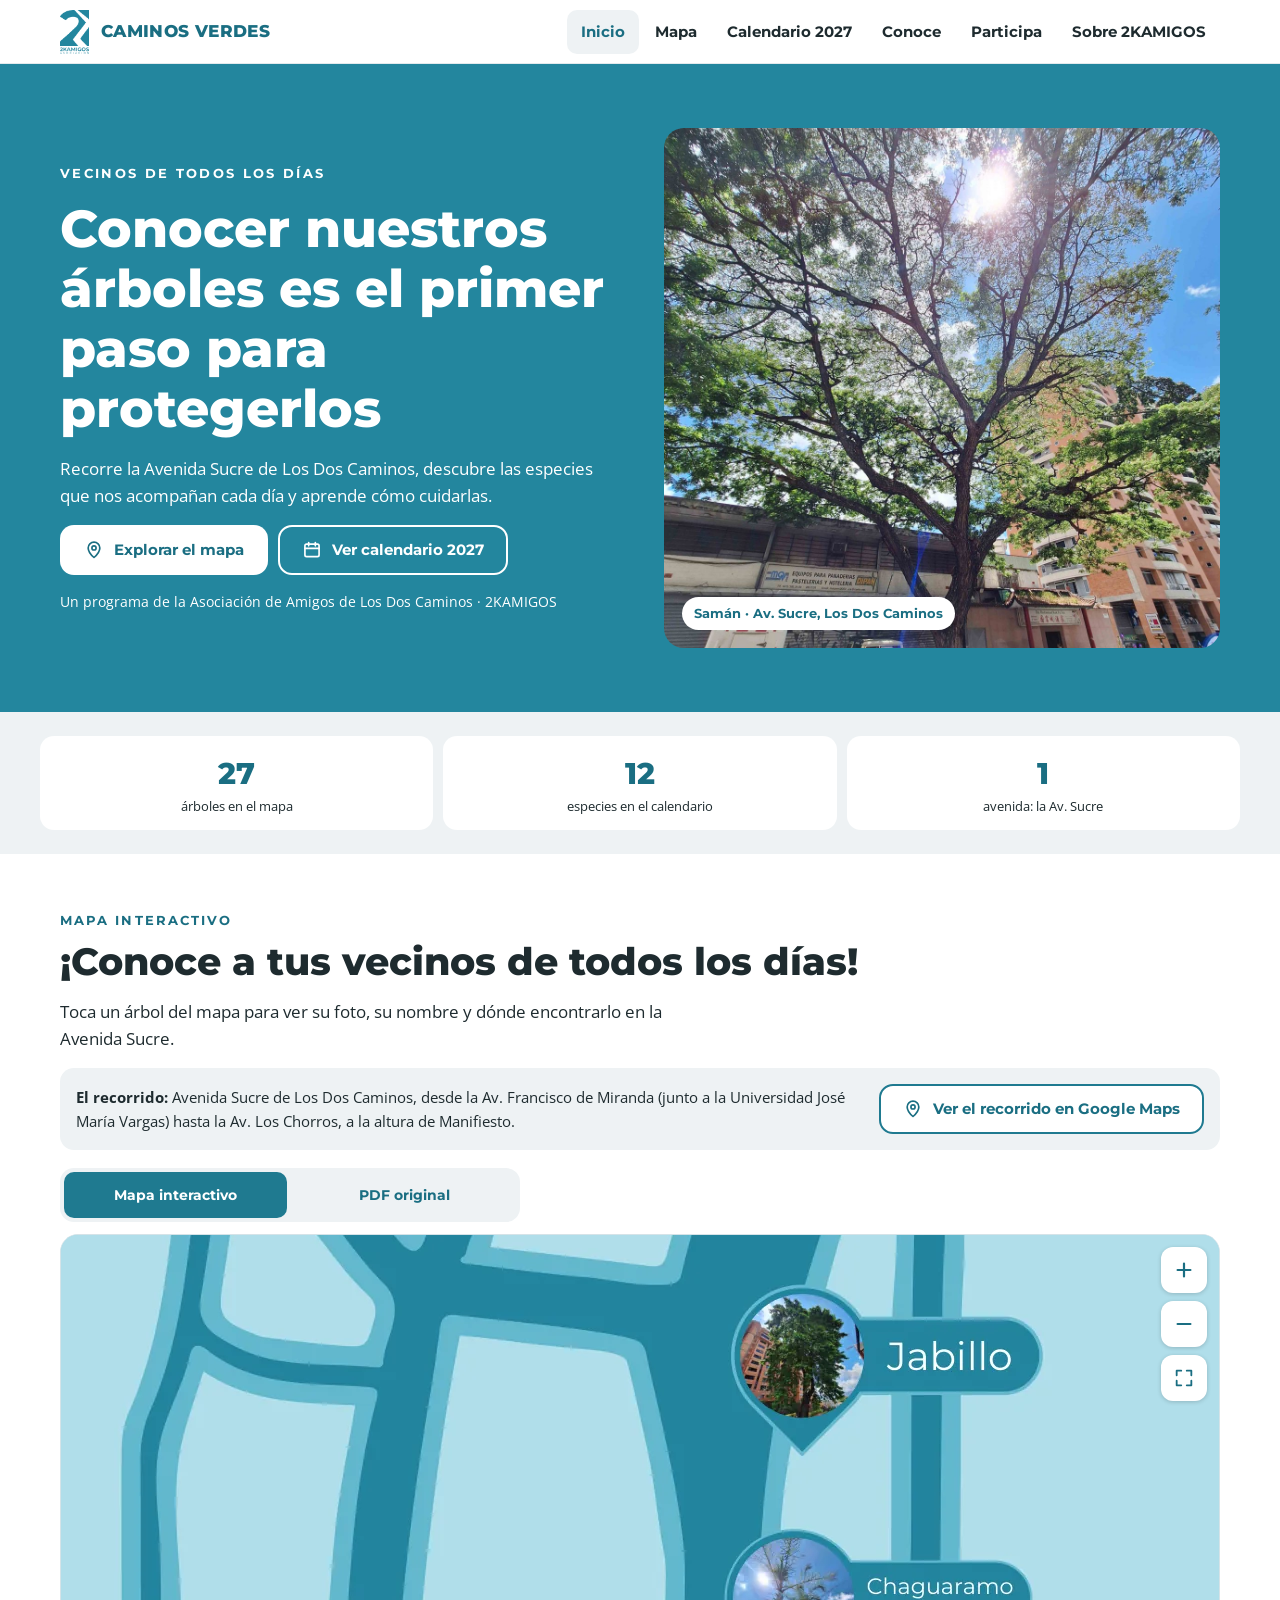
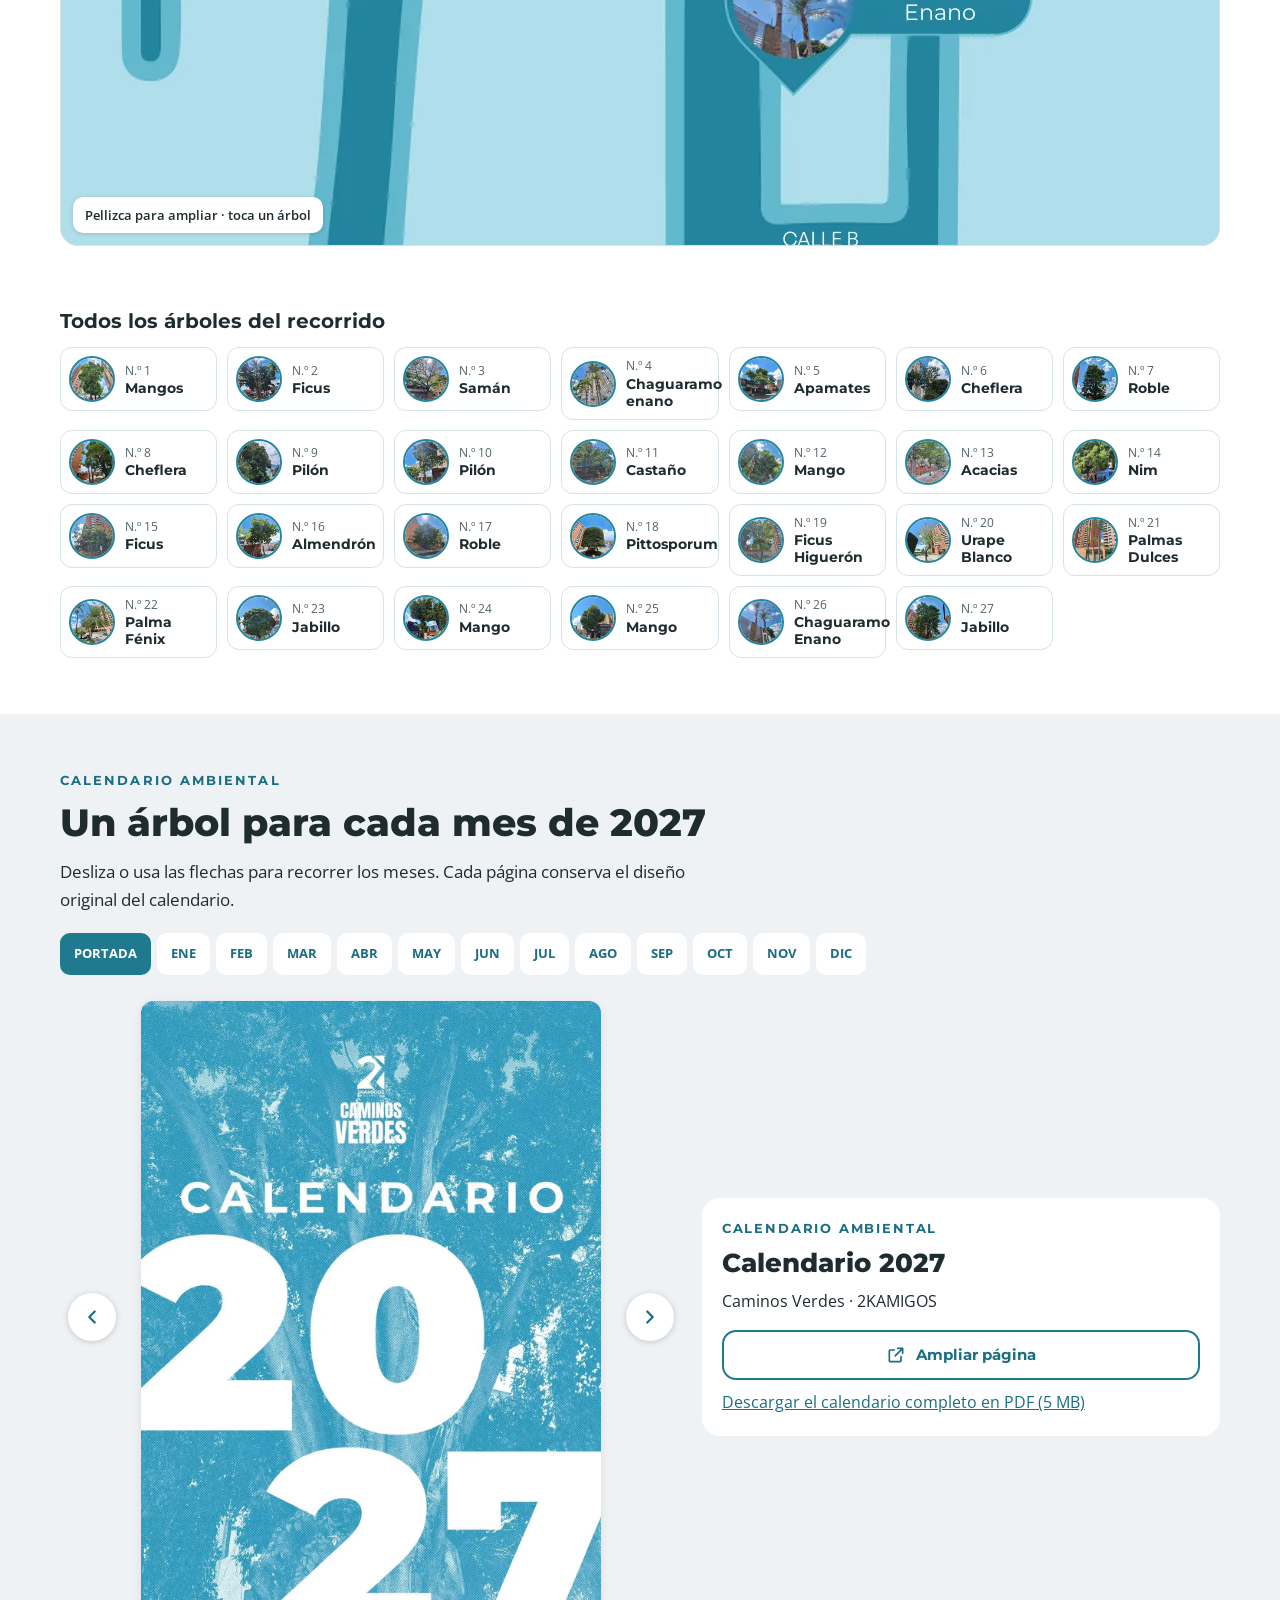
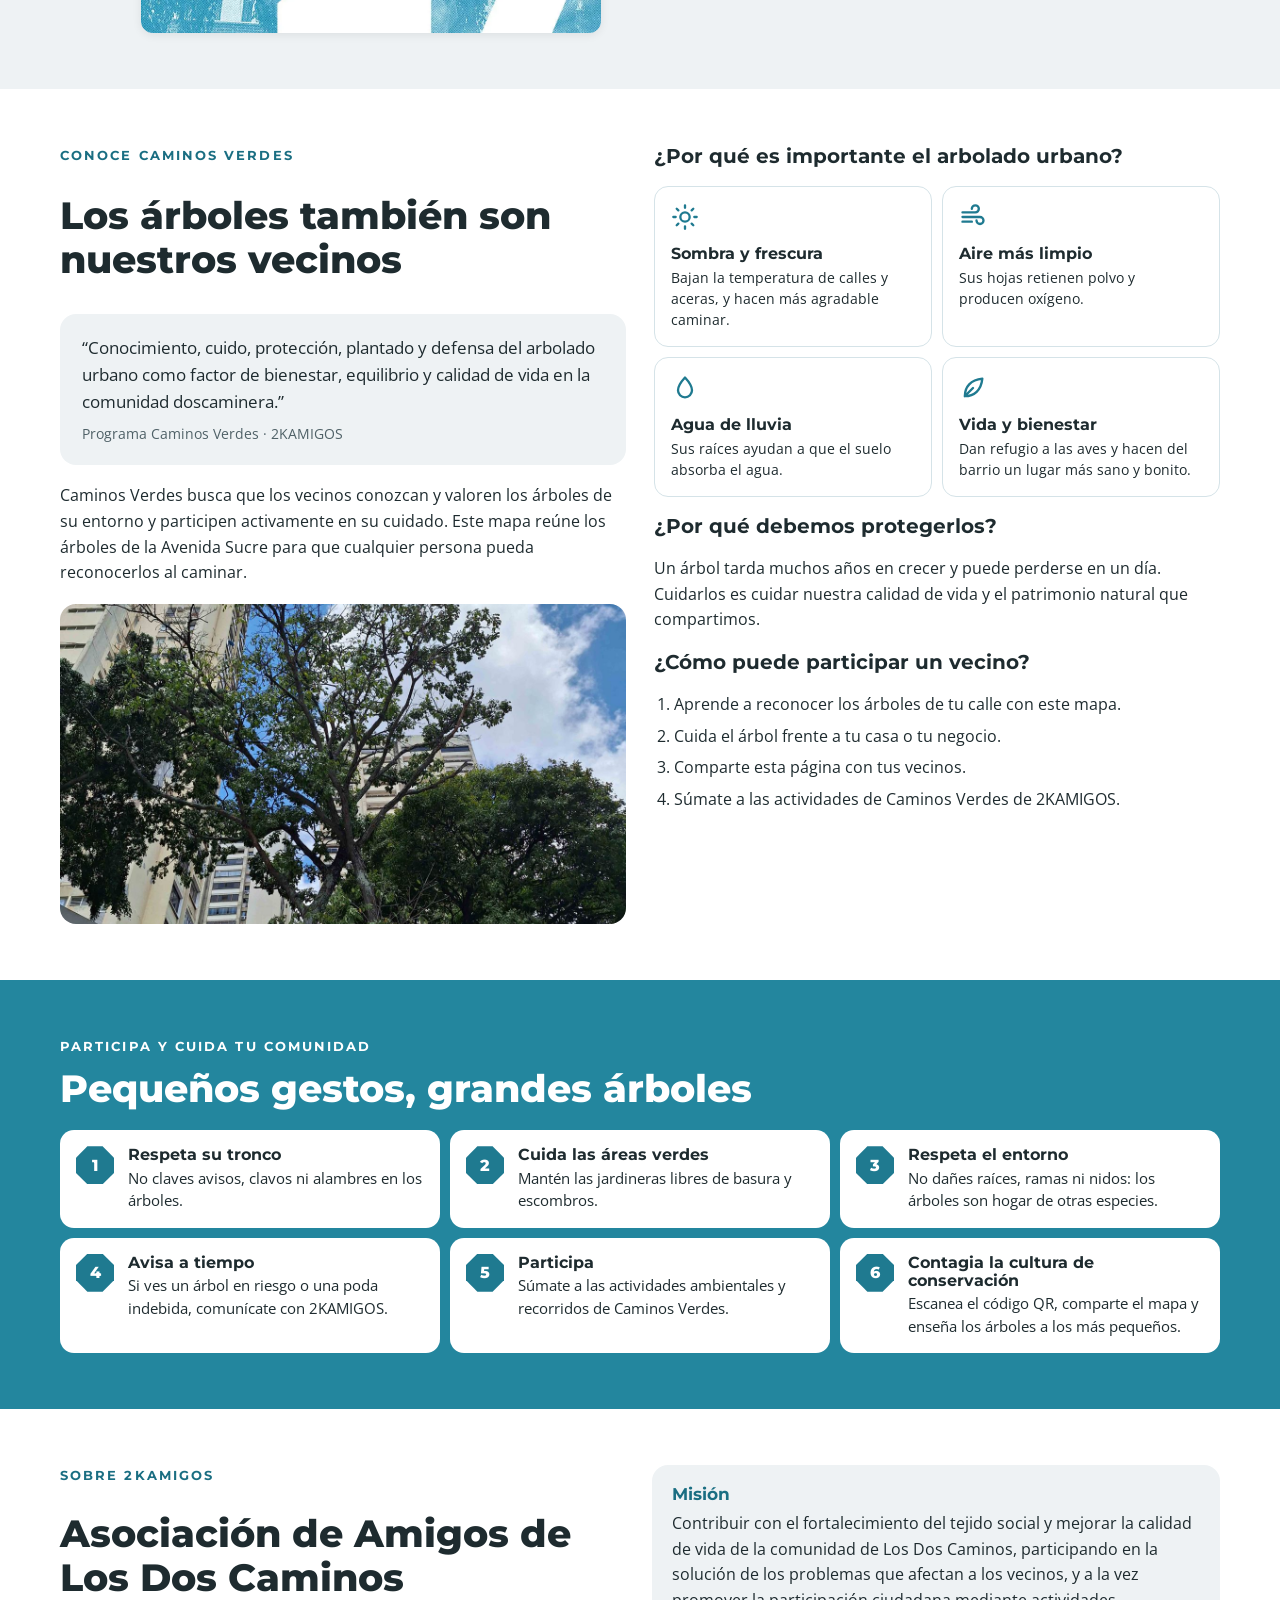
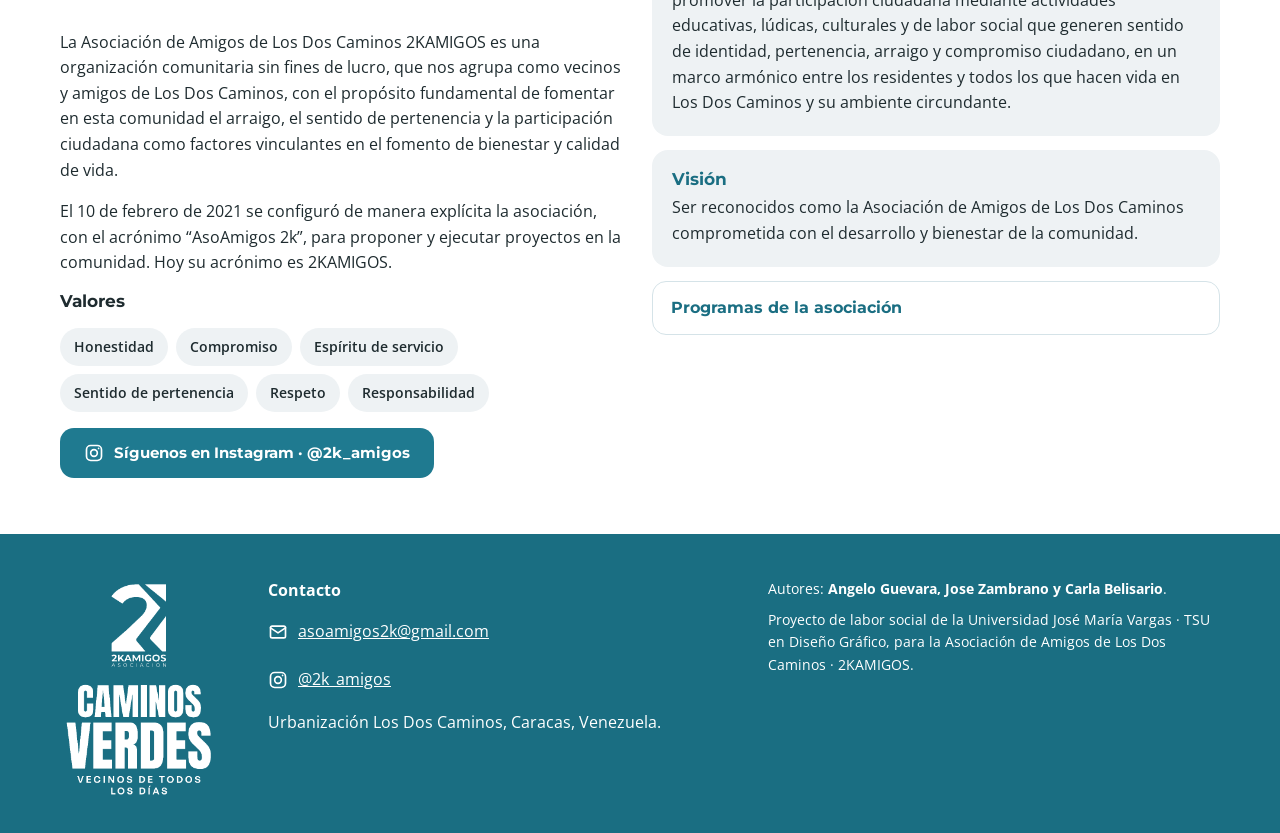
==== index.html @ c31f4484 "Publicar la página Caminos Verdes 2KAMIGOS Co-Authored-By: Claude Opus 5.5 <noreply@anthropic.com> C" ====
<!doctype html>
<html lang="es">
<head>
  <meta charset="utf-8">
  <meta name="viewport" content="width=device-width, initial-scale=1">
  <title>Caminos Verdes 2KAMIGOS</title>
  <meta name="description" content="Mapa interactivo de los árboles de la Avenida Sucre de Los Dos Caminos y calendario ambiental 2027. Un programa de la Asociación de Amigos de Los Dos Caminos (2KAMIGOS).">
  <meta name="author" content="Angelo Guevara, Jose Zambrano y Carla Belisario">
  <meta name="theme-color" content="#23869E">

  <!-- Vista previa al compartir el enlace (WhatsApp, redes) -->
  <meta property="og:title" content="Caminos Verdes · 2KAMIGOS">
  <meta property="og:description" content="Conocer nuestros árboles es el primer paso para protegerlos.">
  <meta property="og:image" content="img/fotos/compartir.jpg">
  <meta property="og:type" content="website">

  <link rel="icon" type="image/png" href="img/logo/favicon.png">
  <link rel="apple-touch-icon" href="img/logo/apple-touch-icon.png">

  <!-- Tipografías de la identidad (gratuitas, Google Fonts) -->
  <link rel="preconnect" href="https://fonts.googleapis.com">
  <link rel="preconnect" href="https://fonts.gstatic.com" crossorigin>
  <link href="https://fonts.googleapis.com/css2?family=Montserrat:wght@500;600;700;800&family=Open+Sans:wght@400;600;700&display=swap" rel="stylesheet">

  <!-- Leaflet (librería del mapa, copia local en /vendor) -->
  <link rel="stylesheet" href="vendor/leaflet/leaflet.css">
  <link rel="stylesheet" href="css/estilos.css">
</head>
<body>

<!-- Iconos reutilizables (se usan con <svg><use href="#i-nombre"></use></svg>) -->
<svg width="0" height="0" style="position:absolute" aria-hidden="true">
  <defs>
    <symbol id="i-menu" viewBox="0 0 24 24"><path d="M4 7h16M4 12h16M4 17h16" fill="none" stroke="currentColor" stroke-width="2" stroke-linecap="round"/></symbol>
    <symbol id="i-cerrar" viewBox="0 0 24 24"><path d="M6 6l12 12M18 6 6 18" fill="none" stroke="currentColor" stroke-width="2.2" stroke-linecap="round"/></symbol>
    <symbol id="i-pin" viewBox="0 0 24 24"><g fill="none" stroke="currentColor" stroke-width="2" stroke-linecap="round" stroke-linejoin="round"><path d="M12 21s-7-6.2-7-11.5A7 7 0 0 1 19 9.5C19 14.8 12 21 12 21z"/><circle cx="12" cy="9.5" r="2.5"/></g></symbol>
    <symbol id="i-calendario" viewBox="0 0 24 24"><g fill="none" stroke="currentColor" stroke-width="2" stroke-linecap="round" stroke-linejoin="round"><rect x="3.5" y="5" width="17" height="15" rx="2"/><path d="M3.5 10h17M8 3v4M16 3v4"/></g></symbol>
    <symbol id="i-izq" viewBox="0 0 24 24"><path d="M15 6l-6 6 6 6" fill="none" stroke="currentColor" stroke-width="2.4" stroke-linecap="round" stroke-linejoin="round"/></symbol>
    <symbol id="i-der" viewBox="0 0 24 24"><path d="M9 6l6 6-6 6" fill="none" stroke="currentColor" stroke-width="2.4" stroke-linecap="round" stroke-linejoin="round"/></symbol>
    <symbol id="i-mas" viewBox="0 0 24 24"><path d="M12 5v14M5 12h14" fill="none" stroke="currentColor" stroke-width="2.4" stroke-linecap="round"/></symbol>
    <symbol id="i-menos" viewBox="0 0 24 24"><path d="M5 12h14" fill="none" stroke="currentColor" stroke-width="2.4" stroke-linecap="round"/></symbol>
    <symbol id="i-expandir" viewBox="0 0 24 24"><path d="M4 9V4h5M20 9V4h-5M4 15v5h5M20 15v5h-5" fill="none" stroke="currentColor" stroke-width="2" stroke-linecap="round" stroke-linejoin="round"/></symbol>
    <symbol id="i-descargar" viewBox="0 0 24 24"><path d="M12 4v11M7 10l5 5 5-5M5 20h14" fill="none" stroke="currentColor" stroke-width="2" stroke-linecap="round" stroke-linejoin="round"/></symbol>
    <symbol id="i-telefono" viewBox="0 0 24 24"><rect x="6" y="2" width="12" height="20" rx="2.5" fill="none" stroke="currentColor" stroke-width="2"/><path d="M12 8v7m-3-3 3 3 3-3" fill="none" stroke="currentColor" stroke-width="2" stroke-linecap="round" stroke-linejoin="round"/></symbol>
    <symbol id="i-abrir" viewBox="0 0 24 24"><path d="M14 4h6v6M20 4l-9 9M18 14v5a1 1 0 0 1-1 1H5a1 1 0 0 1-1-1V7a1 1 0 0 1 1-1h5" fill="none" stroke="currentColor" stroke-width="2" stroke-linecap="round" stroke-linejoin="round"/></symbol>
    <symbol id="i-sol" viewBox="0 0 24 24"><g fill="none" stroke="currentColor" stroke-width="2" stroke-linecap="round"><circle cx="12" cy="12" r="4"/><path d="M12 2v2M12 20v2M2 12h2M20 12h2M4.9 4.9l1.4 1.4M17.7 17.7l1.4 1.4M4.9 19.1l1.4-1.4M17.7 6.3l1.4-1.4"/></g></symbol>
    <symbol id="i-viento" viewBox="0 0 24 24"><path d="M3 8h11a3 3 0 1 0-3-3M3 12h15a3 3 0 1 1-3 3M3 16h8" fill="none" stroke="currentColor" stroke-width="2" stroke-linecap="round" stroke-linejoin="round"/></symbol>
    <symbol id="i-gota" viewBox="0 0 24 24"><path d="M12 3s6 6.5 6 11a6 6 0 0 1-12 0c0-4.5 6-11 6-11z" fill="none" stroke="currentColor" stroke-width="2" stroke-linejoin="round"/></symbol>
    <symbol id="i-hoja" viewBox="0 0 24 24"><path d="M5 19c0-8 5-14 15-15-1 10-7 15-15 15zM5 19l7-7" fill="none" stroke="currentColor" stroke-width="2" stroke-linecap="round" stroke-linejoin="round"/></symbol>
    <symbol id="i-correo" viewBox="0 0 24 24"><g fill="none" stroke="currentColor" stroke-width="2" stroke-linecap="round" stroke-linejoin="round"><rect x="3" y="5" width="18" height="14" rx="2"/><path d="m3 7 9 6 9-6"/></g></symbol>
    <symbol id="i-instagram" viewBox="0 0 24 24"><g fill="none" stroke="currentColor" stroke-width="2" stroke-linecap="round" stroke-linejoin="round"><rect x="3" y="3" width="18" height="18" rx="5"/><circle cx="12" cy="12" r="4"/><path d="M17.5 6.5h.01"/></g></symbol>
  </defs>
</svg>

<a class="saltar" href="#contenido">Saltar al contenido</a>

<!-- ==================== CABECERA ==================== -->
<header class="cabecera">
  <div class="contenedor cabecera__fila">
    <a class="cabecera__logo" href="#inicio" aria-label="Caminos Verdes, ir al inicio">
      <img src="img/logo/logo-2kamigos-turquesa.png" alt="2KAMIGOS" width="184" height="278">
      <span class="cabecera__nombre">Caminos Verdes</span>
    </a>
    <button class="boton-icono menu-boton" id="menu-boton" aria-expanded="false" aria-controls="menu" aria-label="Abrir menú">
      <svg aria-hidden="true"><use href="#i-menu"></use></svg>
    </button>
    <nav class="menu" id="menu" aria-label="Menú principal">
      <ul>
        <li><a href="#inicio">Inicio</a></li>
        <li><a href="#mapa">Mapa</a></li>
        <li><a href="#calendario">Calendario 2027</a></li>
        <li><a href="#conoce">Conoce</a></li>
        <li><a href="#participa">Participa</a></li>
        <li><a href="#sobre">Sobre 2KAMIGOS</a></li>
      </ul>
    </nav>
  </div>
</header>

<main id="contenido">

  <!-- ==================== A. INICIO ==================== -->
  <section id="inicio" class="portada" aria-labelledby="titulo-inicio">
    <figure class="portada__foto-marco">
      <img class="portada__foto" src="img/fotos/saman.jpg" alt="El Samán de la Avenida Sucre de Los Dos Caminos" width="1200" height="1600">
      <figcaption class="portada__pie">Samán · Av. Sucre, Los Dos Caminos</figcaption>
    </figure>
    <div class="portada__panel">
      <div class="contenedor portada__rejilla">
        <div class="portada__texto">
          <p class="portada__lema">Vecinos de todos los días</p>
          <h1 id="titulo-inicio">Conocer nuestros árboles es el primer paso para protegerlos</h1>
          <p class="portada__intro">Recorre la Avenida Sucre de Los Dos Caminos, descubre las especies que nos acompañan cada día y aprende cómo cuidarlas.</p>
          <div class="portada__acciones">
            <a class="boton boton--blanco" href="#mapa"><svg aria-hidden="true"><use href="#i-pin"></use></svg>Explorar el mapa</a>
            <a class="boton boton--contorno-blanco" href="#calendario"><svg aria-hidden="true"><use href="#i-calendario"></use></svg>Ver calendario 2027</a>
          </div>
          <p class="portada__firma">Un programa de la Asociación de Amigos de Los Dos Caminos · 2KAMIGOS</p>
        </div>
        <figure class="portada__galeria">
          <img src="img/fotos/saman.jpg" alt="El Samán de la Avenida Sucre de Los Dos Caminos" loading="lazy">
          <figcaption class="portada__pie">Samán · Av. Sucre, Los Dos Caminos</figcaption>
        </figure>
      </div>
    </div>
  </section>

  <div class="seccion--gris">
    <div class="contenedor cifras">
      <p class="cifra"><strong id="cifra-arboles">27</strong><span>árboles en el mapa</span></p>
      <p class="cifra"><strong>12</strong><span>especies en el calendario</span></p>
      <p class="cifra"><strong>1</strong><span>avenida: la Av. Sucre</span></p>
    </div>
  </div>

  <!-- ==================== B. MAPA ==================== -->
  <section id="mapa" class="seccion" aria-labelledby="titulo-mapa">
    <div class="contenedor">
      <p class="antetitulo">Mapa interactivo</p>
      <h2 id="titulo-mapa" class="titulo-seccion">¡Conoce a tus vecinos de todos los días!</h2>
      <p class="entrada">Toca un árbol del mapa para ver su foto, su nombre y dónde encontrarlo en la Avenida Sucre.</p>
      <div class="recorrido">
        <p><strong>El recorrido:</strong> Avenida Sucre de Los Dos Caminos, desde la Av. Francisco de Miranda (junto a la Universidad José María Vargas) hasta la Av. Los Chorros, a la altura de Manifiesto.</p>
        <a class="boton boton--borde" href="https://www.google.com/maps/dir/?api=1&amp;origin=Av.+Francisco+de+Miranda+con+Av.+Sucre,+Los+Dos+Caminos,+Caracas&amp;destination=10.507619,-66.831658&amp;travelmode=walking" target="_blank" rel="noopener"><svg aria-hidden="true"><use href="#i-pin"></use></svg>Ver el recorrido en Google Maps</a>
      </div>

      <div class="pestanas" role="tablist" aria-label="Formato del mapa">
        <button class="pestana" role="tab" id="tab-interactivo" aria-controls="panel-interactivo" aria-selected="true">Mapa interactivo</button>
        <button class="pestana" role="tab" id="tab-pdf" aria-controls="panel-pdf" aria-selected="false" tabindex="-1">PDF original</button>
      </div>

      <div id="panel-interactivo" role="tabpanel" aria-labelledby="tab-interactivo">
        <!-- Filtros por camino: aparecen solos cuando data/arboles.js tenga el campo "camino" lleno -->
        <div class="filtros" id="filtros" hidden></div>

        <div class="mapa-marco" id="mapa-marco">
          <div id="mapa-visor" role="application" aria-label="Mapa ilustrado de Caminos Verdes. Usa la lista de árboles debajo del mapa para navegar con teclado."></div>
          <div class="mapa-controles">
            <button class="boton-icono" id="mapa-acercar" aria-label="Acercar"><svg aria-hidden="true"><use href="#i-mas"></use></svg></button>
            <button class="boton-icono" id="mapa-alejar" aria-label="Alejar"><svg aria-hidden="true"><use href="#i-menos"></use></svg></button>
            <button class="boton-icono" id="mapa-completo" aria-label="Ver mapa en pantalla completa" aria-pressed="false"><svg aria-hidden="true"><use href="#i-expandir"></use></svg></button>
          </div>
          <p class="mapa-ayuda" id="mapa-ayuda">Pellizca para ampliar · toca un árbol</p>
        </div>
        <p class="mapa-aviso" id="mapa-aviso" aria-live="polite"></p>

        <h3 class="lista-titulo" id="titulo-lista">Todos los árboles del recorrido</h3>
        <ul class="lista-arboles" id="lista-arboles" aria-labelledby="titulo-lista"></ul>
      </div>

      <div id="panel-pdf" role="tabpanel" aria-labelledby="tab-pdf" hidden>
        <div class="mapa-pdf">
          <img src="img/mapa/mapa-vista-previa.jpg" alt="Vista previa del mapa original Caminos Verdes" loading="lazy">
          <div class="mapa-pdf__acciones">
            <p>Este es el mapa tal como fue diseñado, sin cambios. Al abrirlo, tu teléfono o computadora te permitirá ampliarlo con los dedos o con el zoom del navegador.</p>
            <a class="boton boton--lleno" href="docs/mapa-caminos-verdes-web.pdf" target="_blank" rel="noopener"><svg aria-hidden="true"><use href="#i-abrir"></use></svg>Abrir mapa en PDF (0,6 MB)</a>
            <a class="boton boton--borde" href="docs/originales/mapa-caminos-verdes-original.pdf" download><svg aria-hidden="true"><use href="#i-descargar"></use></svg>Descargar original en alta calidad (18 MB)</a>
          </div>
        </div>
      </div>
    </div>
  </section>

  <!-- Ficha del árbol: se rellena desde js/mapa.js -->
  <div class="ficha-fondo" id="ficha-fondo" hidden></div>
  <aside class="ficha" id="ficha" role="dialog" aria-modal="true" aria-labelledby="ficha-nombre" hidden>
    <div class="ficha__asa" aria-hidden="true"></div>
    <div class="ficha__barra">
      <div style="display:flex; gap:8px">
        <button class="boton-icono" id="ficha-anterior" aria-label="Árbol anterior"><svg aria-hidden="true"><use href="#i-izq"></use></svg></button>
        <button class="boton-icono" id="ficha-siguiente" aria-label="Árbol siguiente"><svg aria-hidden="true"><use href="#i-der"></use></svg></button>
      </div>
      <button class="boton-icono" id="ficha-cerrar" aria-label="Cerrar ficha"><svg aria-hidden="true"><use href="#i-cerrar"></use></svg></button>
    </div>
    <img class="ficha__foto" id="ficha-foto" src="" alt="">
    <p class="ficha__num" id="ficha-num"></p>
    <h2 id="ficha-nombre"></h2>
    <p class="ficha__cientifico" id="ficha-cientifico" hidden></p>
    <p class="ficha__dato" id="ficha-camino" hidden></p>
    <p class="ficha__dato"><svg aria-hidden="true"><use href="#i-pin"></use></svg><span id="ficha-ubicacion"></span></p>
    <h3 class="ficha__subtitulo" id="ficha-especie-titulo" hidden></h3>
    <p class="ficha__texto" id="ficha-descripcion" hidden></p>
    <p class="ficha__nota" id="ficha-nota" hidden></p>
    <p class="ficha__pendiente" id="ficha-pendiente" hidden></p>
    <div class="ficha__acciones" id="ficha-acciones"></div>
  </aside>

  <!-- ==================== C. CALENDARIO ==================== -->
  <section id="calendario" class="seccion seccion--gris" aria-labelledby="titulo-calendario">
    <div class="contenedor">
      <p class="antetitulo">Calendario ambiental</p>
      <h2 id="titulo-calendario" class="titulo-seccion">Un árbol para cada mes de 2027</h2>
      <p class="entrada">Desliza o usa las flechas para recorrer los meses. Cada página conserva el diseño original del calendario.</p>

      <div class="calendario">
        <div class="calendario__meses" id="calendario-meses" aria-label="Elegir mes"></div>
        <div class="calendario__visor" id="calendario-visor">
          <img class="calendario__pagina" id="calendario-pagina" src="img/calendario/00-portada.webp" alt="Portada del calendario 2027" width="1200" height="1650">
          <button class="calendario__flecha calendario__flecha--ant" id="calendario-ant" aria-label="Mes anterior"><svg aria-hidden="true"><use href="#i-izq"></use></svg></button>
          <button class="calendario__flecha calendario__flecha--sig" id="calendario-sig" aria-label="Mes siguiente"><svg aria-hidden="true"><use href="#i-der"></use></svg></button>
        </div>
        <div class="calendario__info" aria-live="polite">
          <p class="calendario__mes" id="calendario-mes"></p>
          <h3 id="calendario-especie"></h3>
          <p id="calendario-ubicacion"></p>
          <div class="calendario__acciones">
            <button class="boton boton--lleno" id="calendario-ver-mapa"><svg aria-hidden="true"><use href="#i-pin"></use></svg>Ver en el mapa</button>
            <button class="boton boton--lleno" id="calendario-fondo" type="button" hidden><svg aria-hidden="true"><use href="#i-telefono"></use></svg>Fondo de pantalla</button>
            <a class="boton boton--borde" id="calendario-ampliar" href="img/calendario/00-portada.webp" target="_blank" rel="noopener"><svg aria-hidden="true"><use href="#i-abrir"></use></svg>Ampliar página</a>
          </div>
          <a href="docs/calendario-2027-caminos-verdes.pdf" download>Descargar el calendario completo en PDF (5 MB)</a>
        </div>
      </div>
    </div>
  </section>

  <!-- ==================== C2. FONDOS DE PANTALLA DEL MES ==================== -->
  <dialog class="fondos" id="fondos" aria-labelledby="fondos-titulo">
    <div class="fondos__cabecera">
      <div>
        <p class="calendario__mes" id="fondos-mes"></p>
        <h3 id="fondos-titulo">Fondo de pantalla</h3>
      </div>
      <button class="boton-icono" id="fondos-cerrar" type="button" aria-label="Cerrar"><svg aria-hidden="true"><use href="#i-cerrar"></use></svg></button>
    </div>
    <div class="fondos__opciones">
      <figure class="fondos__opcion">
        <div class="fondos__telefono"><img id="fondos-img" alt="" width="300" height="649" loading="lazy"></div>
        <figcaption><strong>Fijo</strong><span>Imagen · cualquier teléfono</span></figcaption>
        <a class="boton boton--lleno" id="fondos-descargar-img" download aria-label="Descargar imagen"><svg aria-hidden="true"><use href="#i-descargar"></use></svg>Imagen</a>
      </figure>
      <figure class="fondos__opcion">
        <div class="fondos__telefono"><video id="fondos-video" muted loop playsinline preload="none" aria-label="Vista previa del fondo en movimiento"></video></div>
        <figcaption><strong>En movimiento</strong><span>Video corto que se repite</span></figcaption>
        <a class="boton boton--borde" id="fondos-descargar-video" download aria-label="Descargar video"><svg aria-hidden="true"><use href="#i-descargar"></use></svg>Video</a>
      </figure>
    </div>
    <details class="fondos__ayuda">
      <summary>¿Cómo lo pongo de fondo?</summary>
      <p><strong>Imagen (todos los teléfonos):</strong> abre la foto en tu galería, toca compartir o los tres puntos y elige "Usar como fondo de pantalla".</p>
      <p><strong>Video en Android:</strong> muchos teléfonos, como Samsung, permiten elegir un video de la galería como fondo de la pantalla de bloqueo.</p>
      <p><strong>Video en iPhone:</strong> convierte el video en Live Photo con una app gratuita (por ejemplo intoLive) y elígela como fondo.</p>
    </details>
    <p class="fondos__nota">Foto real del árbol del recorrido Caminos Verdes. El movimiento es una animación suave de la foto.</p>
  </dialog>

  <!-- ==================== D. CONOCE CAMINOS VERDES ==================== -->
  <section id="conoce" class="seccion" aria-labelledby="titulo-conoce">
    <div class="contenedor conoce">
      <div style="display:grid; gap:18px">
        <p class="antetitulo">Conoce Caminos Verdes</p>
        <h2 id="titulo-conoce" class="titulo-seccion">Los árboles también son nuestros vecinos</h2>
        <blockquote class="cita">
          <p>“Conocimiento, cuido, protección, plantado y defensa del arbolado urbano como factor de bienestar, equilibrio y calidad de vida en la comunidad doscaminera.”</p>
          <footer>Programa Caminos Verdes · 2KAMIGOS</footer>
        </blockquote>
        <p>Caminos Verdes busca que los vecinos conozcan y valoren los árboles de su entorno y participen activamente en su cuidado. Este mapa reúne los árboles de la Avenida Sucre para que cualquier persona pueda reconocerlos al caminar.</p>
        <img class="conoce__foto" src="img/fotos/foto2.jpg" alt="Árbol frondoso en la Avenida Sucre" loading="lazy">
      </div>
      <div style="display:grid; gap:18px">
        <h3 style="font-size:20px">¿Por qué es importante el arbolado urbano?</h3>
        <div class="beneficios">
          <article class="beneficio">
            <svg aria-hidden="true"><use href="#i-sol"></use></svg>
            <h3>Sombra y frescura</h3>
            <p>Bajan la temperatura de calles y aceras, y hacen más agradable caminar.</p>
          </article>
          <article class="beneficio">
            <svg aria-hidden="true"><use href="#i-viento"></use></svg>
            <h3>Aire más limpio</h3>
            <p>Sus hojas retienen polvo y producen oxígeno.</p>
          </article>
          <article class="beneficio">
            <svg aria-hidden="true"><use href="#i-gota"></use></svg>
            <h3>Agua de lluvia</h3>
            <p>Sus raíces ayudan a que el suelo absorba el agua.</p>
          </article>
          <article class="beneficio">
            <svg aria-hidden="true"><use href="#i-hoja"></use></svg>
            <h3>Vida y bienestar</h3>
            <p>Dan refugio a las aves y hacen del barrio un lugar más sano y bonito.</p>
          </article>
        </div>
        <h3 style="font-size:20px">¿Por qué debemos protegerlos?</h3>
        <p>Un árbol tarda muchos años en crecer y puede perderse en un día. Cuidarlos es cuidar nuestra calidad de vida y el patrimonio natural que compartimos.</p>
        <h3 style="font-size:20px">¿Cómo puede participar un vecino?</h3>
        <ol class="pasos-vecino">
          <li>Aprende a reconocer los árboles de tu calle con este mapa.</li>
          <li>Cuida el árbol frente a tu casa o tu negocio.</li>
          <li>Comparte esta página con tus vecinos.</li>
          <li>Súmate a las actividades de Caminos Verdes de 2KAMIGOS.</li>
        </ol>
      </div>
    </div>
  </section>

  <!-- ==================== E. PARTICIPA ==================== -->
  <section id="participa" class="seccion seccion--turquesa" aria-labelledby="titulo-participa">
    <div class="contenedor">
      <p class="antetitulo">Participa y cuida tu comunidad</p>
      <h2 id="titulo-participa" class="titulo-seccion">Pequeños gestos, grandes árboles</h2>
      <ol class="consejos">
        <li class="consejo"><span class="octogono" aria-hidden="true">1</span><div><h3>Respeta su tronco</h3><p>No claves avisos, clavos ni alambres en los árboles.</p></div></li>
        <li class="consejo"><span class="octogono" aria-hidden="true">2</span><div><h3>Cuida las áreas verdes</h3><p>Mantén las jardineras libres de basura y escombros.</p></div></li>
        <li class="consejo"><span class="octogono" aria-hidden="true">3</span><div><h3>Respeta el entorno</h3><p>No dañes raíces, ramas ni nidos: los árboles son hogar de otras especies.</p></div></li>
        <li class="consejo"><span class="octogono" aria-hidden="true">4</span><div><h3>Avisa a tiempo</h3><p>Si ves un árbol en riesgo o una poda indebida, comunícate con 2KAMIGOS.</p></div></li>
        <li class="consejo"><span class="octogono" aria-hidden="true">5</span><div><h3>Participa</h3><p>Súmate a las actividades ambientales y recorridos de Caminos Verdes.</p></div></li>
        <li class="consejo"><span class="octogono" aria-hidden="true">6</span><div><h3>Contagia la cultura de conservación</h3><p>Escanea el código QR, comparte el mapa y enseña los árboles a los más pequeños.</p></div></li>
      </ol>
    </div>
  </section>

  <!-- ==================== F. SOBRE 2KAMIGOS ==================== -->
  <!-- Textos tomados del documento "Cultura Organizacional" de la asociación. No modificar sin autorización. -->
  <section id="sobre" class="seccion" aria-labelledby="titulo-sobre">
    <div class="contenedor sobre">
      <div style="display:grid; gap:16px">
        <p class="antetitulo">Sobre 2KAMIGOS</p>
        <h2 id="titulo-sobre" class="titulo-seccion">Asociación de Amigos de Los Dos Caminos</h2>
        <p>La Asociación de Amigos de Los Dos Caminos 2KAMIGOS es una organización comunitaria sin fines de lucro, que nos agrupa como vecinos y amigos de Los Dos Caminos, con el propósito fundamental de fomentar en esta comunidad el arraigo, el sentido de pertenencia y la participación ciudadana como factores vinculantes en el fomento de bienestar y calidad de vida.</p>
        <p>El 10 de febrero de 2021 se configuró de manera explícita la asociación, con el acrónimo “AsoAmigos 2k”, para proponer y ejecutar proyectos en la comunidad. Hoy su acrónimo es 2KAMIGOS.</p>
        <h3 style="font-size:17px">Valores</h3>
        <ul class="etiquetas">
          <li>Honestidad</li><li>Compromiso</li><li>Espíritu de servicio</li>
          <li>Sentido de pertenencia</li><li>Respeto</li><li>Responsabilidad</li>
        </ul>
        <a class="boton boton--lleno" href="https://www.instagram.com/2k_amigos/" target="_blank" rel="noopener" style="justify-self:start"><svg aria-hidden="true"><use href="#i-instagram"></use></svg>Síguenos en Instagram · @2k_amigos</a>
      </div>
      <div style="display:grid; gap:14px">
        <div class="tarjeta-gris">
          <h3>Misión</h3>
          <p>Contribuir con el fortalecimiento del tejido social y mejorar la calidad de vida de la comunidad de Los Dos Caminos, participando en la solución de los problemas que afectan a los vecinos, y a la vez promover la participación ciudadana mediante actividades educativas, lúdicas, culturales y de labor social que generen sentido de identidad, pertenencia, arraigo y compromiso ciudadano, en un marco armónico entre los residentes y todos los que hacen vida en Los Dos Caminos y su ambiente circundante.</p>
        </div>
        <div class="tarjeta-gris">
          <h3>Visión</h3>
          <p>Ser reconocidos como la Asociación de Amigos de Los Dos Caminos comprometida con el desarrollo y bienestar de la comunidad.</p>
        </div>
        <details>
          <summary>Programas de la asociación</summary>
          <ul>
            <li><strong>CineClub2K:</strong> difusión del arte y la cultura cinematográfica para promover el fomento de valores, la multiculturalidad y el disfrute de la sana convivencia para la construcción de ciudadanía.</li>
            <li><strong>Caminos Verdes:</strong> conocimiento, cuido, protección, plantado y defensa del arbolado urbano como factor de bienestar, equilibrio y calidad de vida en la comunidad doscaminera.</li>
            <li><strong>Ruta Doscaminera:</strong> integración vecinal en caminatas y actividad física en general, que vinculen y sensibilicen a través del compartir reconociendo el entorno natural y su diversidad.</li>
            <li><strong>Fórmate2K:</strong> aprendizaje permanente a través de cursos y talleres en temáticas variadas para el avance individual y colectivo en función de obtener bienestar y calidad de vida.</li>
            <li><strong>Acción Social:</strong> procura de apoyo solidario a grupos o individuos en situación de vulnerabilidad, aportando donaciones, recreación y formación como elementos fundamentales para la vida.</li>
            <li><strong>2Kamigos conversa con:</strong> realización de charlas, foros y conferencias que contribuyan a la formación e información de los vecinos en las temáticas que sean de interés para la comunidad.</li>
            <li><strong>Vitalis:</strong> información, denuncia y seguimiento de todo lo concerniente a los servicios públicos, así como la búsqueda de soluciones consensuadas con los organismos competentes.</li>
            <li><strong>Ruta Cultural:</strong> realización de recorridos de reconocimiento del patrimonio arquitectónico, cultural y ambiental a fin de magnificar la identidad vecinal y su acervo cultural.</li>
            <li><strong>Sala de Lectura:</strong> cultivo del hábito de la lectura en un espacio itinerante donde habrá cabida para el intercambio de ideas y la discusión de temas planteados en cada libro escogido para tal fin.</li>
          </ul>
        </details>
      </div>
    </div>
  </section>
</main>

<!-- ==================== PIE DE PÁGINA ==================== -->
<footer class="pie">
  <div class="contenedor pie__rejilla">
    <img class="pie__logo" src="img/logo/logo-caminos-verdes-blanco.png" alt="2KAMIGOS · Caminos Verdes" loading="lazy">
    <div>
      <p style="font-weight:700; margin-bottom:6px">Contacto</p>
      <ul class="pie__contacto">
        <li><a href="mailto:asoamigos2k@gmail.com"><svg aria-hidden="true"><use href="#i-correo"></use></svg>asoamigos2k@gmail.com</a></li>
        <li><a href="https://www.instagram.com/2k_amigos/" target="_blank" rel="noopener"><svg aria-hidden="true"><use href="#i-instagram"></use></svg>@2k_amigos</a></li>
      </ul>
      <p style="margin-top:8px">Urbanización Los Dos Caminos, Caracas, Venezuela.</p>
    </div>
    <div class="pie__creditos">
      <p>Autores: <strong id="credito-autores">Angelo Guevara, Jose Zambrano y Carla Belisario</strong>.</p>
      <p style="margin-top:8px">Proyecto de labor social de la Universidad José María Vargas · TSU en Diseño Gráfico, para la Asociación de Amigos de Los Dos Caminos · 2KAMIGOS.</p>
    </div>
  </div>
</footer>

<!-- Scripts: primero la librería y los datos, después la lógica -->
<script src="vendor/leaflet/leaflet.js"></script>
<script src="data/arboles.js"></script>
<script src="data/calendario.js"></script>
<script src="data/especies.js"></script>
<script src="js/mapa.js"></script>
<script src="js/calendario.js"></script>
<script src="js/main.js"></script>
</body>
</html>
---- vendor/leaflet/leaflet.css ----
/* required styles */

.leaflet-pane,
.leaflet-tile,
.leaflet-marker-icon,
.leaflet-marker-shadow,
.leaflet-tile-container,
.leaflet-pane > svg,
.leaflet-pane > canvas,
.leaflet-zoom-box,
.leaflet-image-layer,
.leaflet-layer {
	position: absolute;
	left: 0;
	top: 0;
	}
.leaflet-container {
	overflow: hidden;
	}
.leaflet-tile,
.leaflet-marker-icon,
.leaflet-marker-shadow {
	-webkit-user-select: none;
	   -moz-user-select: none;
	        user-select: none;
	  -webkit-user-drag: none;
	}
/* Prevents IE11 from highlighting tiles in blue */
.leaflet-tile::selection {
	background: transparent;
}
/* Safari renders non-retina tile on retina better with this, but Chrome is worse */
.leaflet-safari .leaflet-tile {
	image-rendering: -webkit-optimize-contrast;
	}
/* hack that prevents hw layers "stretching" when loading new tiles */
.leaflet-safari .leaflet-tile-container {
	width: 1600px;
	height: 1600px;
	-webkit-transform-origin: 0 0;
	}
.leaflet-marker-icon,
.leaflet-marker-shadow {
	display: block;
	}
/* .leaflet-container svg: reset svg max-width decleration shipped in Joomla! (joomla.org) 3.x */
/* .leaflet-container img: map is broken in FF if you have max-width: 100% on tiles */
.leaflet-container .leaflet-overlay-pane svg {
	max-width: none !important;
	max-height: none !important;
	}
.leaflet-container .leaflet-marker-pane img,
.leaflet-container .leaflet-shadow-pane img,
.leaflet-container .leaflet-tile-pane img,
.leaflet-container img.leaflet-image-layer,
.leaflet-container .leaflet-tile {
	max-width: none !important;
	max-height: none !important;
	width: auto;
	padding: 0;
	}

.leaflet-container img.leaflet-tile {
	/* See: https://bugs.chromium.org/p/chromium/issues/detail?id=600120 */
	mix-blend-mode: plus-lighter;
}

.leaflet-container.leaflet-touch-zoom {
	-ms-touch-action: pan-x pan-y;
	touch-action: pan-x pan-y;
	}
.leaflet-container.leaflet-touch-drag {
	-ms-touch-action: pinch-zoom;
	/* Fallback for FF which doesn't support pinch-zoom */
	touch-action: none;
	touch-action: pinch-zoom;
}
.leaflet-container.leaflet-touch-drag.leaflet-touch-zoom {
	-ms-touch-action: none;
	touch-action: none;
}
.leaflet-container {
	-webkit-tap-highlight-color: transparent;
}
.leaflet-container a {
	-webkit-tap-highlight-color: rgba(51, 181, 229, 0.4);
}
.leaflet-tile {
	filter: inherit;
	visibility: hidden;
	}
.leaflet-tile-loaded {
	visibility: inherit;
	}
.leaflet-zoom-box {
	width: 0;
	height: 0;
	-moz-box-sizing: border-box;
	     box-sizing: border-box;
	z-index: 800;
	}
/* workaround for https://bugzilla.mozilla.org/show_bug.cgi?id=888319 */
.leaflet-overlay-pane svg {
	-moz-user-select: none;
	}

.leaflet-pane         { z-index: 400; }

.leaflet-tile-pane    { z-index: 200; }
.leaflet-overlay-pane { z-index: 400; }
.leaflet-shadow-pane  { z-index: 500; }
.leaflet-marker-pane  { z-index: 600; }
.leaflet-tooltip-pane   { z-index: 650; }
.leaflet-popup-pane   { z-index: 700; }

.leaflet-map-pane canvas { z-index: 100; }
.leaflet-map-pane svg    { z-index: 200; }

.leaflet-vml-shape {
	width: 1px;
	height: 1px;
	}
.lvml {
	behavior: url(#default#VML);
	display: inline-block;
	position: absolute;
	}


/* control positioning */

.leaflet-control {
	position: relative;
	z-index: 800;
	pointer-events: visiblePainted; /* IE 9-10 doesn't have auto */
	pointer-events: auto;
	}
.leaflet-top,
.leaflet-bottom {
	position: absolute;
	z-index: 1000;
	pointer-events: none;
	}
.leaflet-top {
	top: 0;
	}
.leaflet-right {
	right: 0;
	}
.leaflet-bottom {
	bottom: 0;
	}
.leaflet-left {
	left: 0;
	}
.leaflet-control {
	float: left;
	clear: both;
	}
.leaflet-right .leaflet-control {
	float: right;
	}
.leaflet-top .leaflet-control {
	margin-top: 10px;
	}
.leaflet-bottom .leaflet-control {
	margin-bottom: 10px;
	}
.leaflet-left .leaflet-control {
	margin-left: 10px;
	}
.leaflet-right .leaflet-control {
	margin-right: 10px;
	}


/* zoom and fade animations */

.leaflet-fade-anim .leaflet-popup {
	opacity: 0;
	-webkit-transition: opacity 0.2s linear;
	   -moz-transition: opacity 0.2s linear;
	        transition: opacity 0.2s linear;
	}
.leaflet-fade-anim .leaflet-map-pane .leaflet-popup {
	opacity: 1;
	}
.leaflet-zoom-animated {
	-webkit-transform-origin: 0 0;
	    -ms-transform-origin: 0 0;
	        transform-origin: 0 0;
	}
svg.leaflet-zoom-animated {
	will-change: transform;
}

.leaflet-zoom-anim .leaflet-zoom-animated {
	-webkit-transition: -webkit-transform 0.25s cubic-bezier(0,0,0.25,1);
	   -moz-transition:    -moz-transform 0.25s cubic-bezier(0,0,0.25,1);
	        transition:         transform 0.25s cubic-bezier(0,0,0.25,1);
	}
.leaflet-zoom-anim .leaflet-tile,
.leaflet-pan-anim .leaflet-tile {
	-webkit-transition: none;
	   -moz-transition: none;
	        transition: none;
	}

.leaflet-zoom-anim .leaflet-zoom-hide {
	visibility: hidden;
	}


/* cursors */

.leaflet-interactive {
	cursor: pointer;
	}
.leaflet-grab {
	cursor: -webkit-grab;
	cursor:    -moz-grab;
	cursor:         grab;
	}
.leaflet-crosshair,
.leaflet-crosshair .leaflet-interactive {
	cursor: crosshair;
	}
.leaflet-popup-pane,
.leaflet-control {
	cursor: auto;
	}
.leaflet-dragging .leaflet-grab,
.leaflet-dragging .leaflet-grab .leaflet-interactive,
.leaflet-dragging .leaflet-marker-draggable {
	cursor: move;
	cursor: -webkit-grabbing;
	cursor:    -moz-grabbing;
	cursor:         grabbing;
	}

/* marker & overlays interactivity */
.leaflet-marker-icon,
.leaflet-marker-shadow,
.leaflet-image-layer,
.leaflet-pane > svg path,
.leaflet-tile-container {
	pointer-events: none;
	}

.leaflet-marker-icon.leaflet-interactive,
.leaflet-image-layer.leaflet-interactive,
.leaflet-pane > svg path.leaflet-interactive,
svg.leaflet-image-layer.leaflet-interactive path {
	pointer-events: visiblePainted; /* IE 9-10 doesn't have auto */
	pointer-events: auto;
	}

/* visual tweaks */

.leaflet-container {
	background: #ddd;
	outline-offset: 1px;
	}
.leaflet-container a {
	color: #0078A8;
	}
.leaflet-zoom-box {
	border: 2px dotted #38f;
	background: rgba(255,255,255,0.5);
	}


/* general typography */
.leaflet-container {
	font-family: "Helvetica Neue", Arial, Helvetica, sans-serif;
	font-size: 12px;
	font-size: 0.75rem;
	line-height: 1.5;
	}


/* general toolbar styles */

.leaflet-bar {
	box-shadow: 0 1px 5px rgba(0,0,0,0.65);
	border-radius: 4px;
	}
.leaflet-bar a {
	background-color: #fff;
	border-bottom: 1px solid #ccc;
	width: 26px;
	height: 26px;
	line-height: 26px;
	display: block;
	text-align: center;
	text-decoration: none;
	color: black;
	}
.leaflet-bar a,
.leaflet-control-layers-toggle {
	background-position: 50% 50%;
	background-repeat: no-repeat;
	display: block;
	}
.leaflet-bar a:hover,
.leaflet-bar a:focus {
	background-color: #f4f4f4;
	}
.leaflet-bar a:first-child {
	border-top-left-radius: 4px;
	border-top-right-radius: 4px;
	}
.leaflet-bar a:last-child {
	border-bottom-left-radius: 4px;
	border-bottom-right-radius: 4px;
	border-bottom: none;
	}
.leaflet-bar a.leaflet-disabled {
	cursor: default;
	background-color: #f4f4f4;
	color: #bbb;
	}

.leaflet-touch .leaflet-bar a {
	width: 30px;
	height: 30px;
	line-height: 30px;
	}
.leaflet-touch .leaflet-bar a:first-child {
	border-top-left-radius: 2px;
	border-top-right-radius: 2px;
	}
.leaflet-touch .leaflet-bar a:last-child {
	border-bottom-left-radius: 2px;
	border-bottom-right-radius: 2px;
	}

/* zoom control */

.leaflet-control-zoom-in,
.leaflet-control-zoom-out {
	font: bold 18px 'Lucida Console', Monaco, monospace;
	text-indent: 1px;
	}

.leaflet-touch .leaflet-control-zoom-in, .leaflet-touch .leaflet-control-zoom-out  {
	font-size: 22px;
	}


/* layers control */

.leaflet-control-layers {
	box-shadow: 0 1px 5px rgba(0,0,0,0.4);
	background: #fff;
	border-radius: 5px;
	}
.leaflet-control-layers-toggle {
	background-image: url(images/layers.png);
	width: 36px;
	height: 36px;
	}
.leaflet-retina .leaflet-control-layers-toggle {
	background-image: url(images/layers-2x.png);
	background-size: 26px 26px;
	}
.leaflet-touch .leaflet-control-layers-toggle {
	width: 44px;
	height: 44px;
	}
.leaflet-control-layers .leaflet-control-layers-list,
.leaflet-control-layers-expanded .leaflet-control-layers-toggle {
	display: none;
	}
.leaflet-control-layers-expanded .leaflet-control-layers-list {
	display: block;
	position: relative;
	}
.leaflet-control-layers-expanded {
	padding: 6px 10px 6px 6px;
	color: #333;
	background: #fff;
	}
.leaflet-control-layers-scrollbar {
	overflow-y: scroll;
	overflow-x: hidden;
	padding-right: 5px;
	}
.leaflet-control-layers-selector {
	margin-top: 2px;
	position: relative;
	top: 1px;
	}
.leaflet-control-layers label {
	display: block;
	font-size: 13px;
	font-size: 1.08333em;
	}
.leaflet-control-layers-separator {
	height: 0;
	border-top: 1px solid #ddd;
	margin: 5px -10px 5px -6px;
	}

/* Default icon URLs */
.leaflet-default-icon-path { /* used only in path-guessing heuristic, see L.Icon.Default */
	background-image: url(images/marker-icon.png);
	}


/* attribution and scale controls */

.leaflet-container .leaflet-control-attribution {
	background: #fff;
	background: rgba(255, 255, 255, 0.8);
	margin: 0;
	}
.leaflet-control-attribution,
.leaflet-control-scale-line {
	padding: 0 5px;
	color: #333;
	line-height: 1.4;
	}
.leaflet-control-attribution a {
	text-decoration: none;
	}
.leaflet-control-attribution a:hover,
.leaflet-control-attribution a:focus {
	text-decoration: underline;
	}
.leaflet-attribution-flag {
	display: inline !important;
	vertical-align: baseline !important;
	width: 1em;
	height: 0.6669em;
	}
.leaflet-left .leaflet-control-scale {
	margin-left: 5px;
	}
.leaflet-bottom .leaflet-control-scale {
	margin-bottom: 5px;
	}
.leaflet-control-scale-line {
	border: 2px solid #777;
	border-top: none;
	line-height: 1.1;
	padding: 2px 5px 1px;
	white-space: nowrap;
	-moz-box-sizing: border-box;
	     box-sizing: border-box;
	background: rgba(255, 255, 255, 0.8);
	text-shadow: 1px 1px #fff;
	}
.leaflet-control-scale-line:not(:first-child) {
	border-top: 2px solid #777;
	border-bottom: none;
	margin-top: -2px;
	}
.leaflet-control-scale-line:not(:first-child):not(:last-child) {
	border-bottom: 2px solid #777;
	}

.leaflet-touch .leaflet-control-attribution,
.leaflet-touch .leaflet-control-layers,
.leaflet-touch .leaflet-bar {
	box-shadow: none;
	}
.leaflet-touch .leaflet-control-layers,
.leaflet-touch .leaflet-bar {
	border: 2px solid rgba(0,0,0,0.2);
	background-clip: padding-box;
	}


/* popup */

.leaflet-popup {
	position: absolute;
	text-align: center;
	margin-bottom: 20px;
	}
.leaflet-popup-content-wrapper {
	padding: 1px;
	text-align: left;
	border-radius: 12px;
	}
.leaflet-popup-content {
	margin: 13px 24px 13px 20px;
	line-height: 1.3;
	font-size: 13px;
	font-size: 1.08333em;
	min-height: 1px;
	}
.leaflet-popup-content p {
	margin: 17px 0;
	margin: 1.3em 0;
	}
.leaflet-popup-tip-container {
	width: 40px;
	height: 20px;
	position: absolute;
	left: 50%;
	margin-top: -1px;
	margin-left: -20px;
	overflow: hidden;
	pointer-events: none;
	}
.leaflet-popup-tip {
	width: 17px;
	height: 17px;
	padding: 1px;

	margin: -10px auto 0;
	pointer-events: auto;

	-webkit-transform: rotate(45deg);
	   -moz-transform: rotate(45deg);
	    -ms-transform: rotate(45deg);
	        transform: rotate(45deg);
	}
.leaflet-popup-content-wrapper,
.leaflet-popup-tip {
	background: white;
	color: #333;
	box-shadow: 0 3px 14px rgba(0,0,0,0.4);
	}
.leaflet-container a.leaflet-popup-close-button {
	position: absolute;
	top: 0;
	right: 0;
	border: none;
	text-align: center;
	width: 24px;
	height: 24px;
	font: 16px/24px Tahoma, Verdana, sans-serif;
	color: #757575;
	text-decoration: none;
	background: transparent;
	}
.leaflet-container a.leaflet-popup-close-button:hover,
.leaflet-container a.leaflet-popup-close-button:focus {
	color: #585858;
	}
.leaflet-popup-scrolled {
	overflow: auto;
	}

.leaflet-oldie .leaflet-popup-content-wrapper {
	-ms-zoom: 1;
	}
.leaflet-oldie .leaflet-popup-tip {
	width: 24px;
	margin: 0 auto;

	-ms-filter: "progid:DXImageTransform.Microsoft.Matrix(M11=0.70710678, M12=0.70710678, M21=-0.70710678, M22=0.70710678)";
	filter: progid:DXImageTransform.Microsoft.Matrix(M11=0.70710678, M12=0.70710678, M21=-0.70710678, M22=0.70710678);
	}

.leaflet-oldie .leaflet-control-zoom,
.leaflet-oldie .leaflet-control-layers,
.leaflet-oldie .leaflet-popup-content-wrapper,
.leaflet-oldie .leaflet-popup-tip {
	border: 1px solid #999;
	}


/* div icon */

.leaflet-div-icon {
	background: #fff;
	border: 1px solid #666;
	}


/* Tooltip */
/* Base styles for the element that has a tooltip */
.leaflet-tooltip {
	position: absolute;
	padding: 6px;
	background-color: #fff;
	border: 1px solid #fff;
	border-radius: 3px;
	color: #222;
	white-space: nowrap;
	-webkit-user-select: none;
	-moz-user-select: none;
	-ms-user-select: none;
	user-select: none;
	pointer-events: none;
	box-shadow: 0 1px 3px rgba(0,0,0,0.4);
	}
.leaflet-tooltip.leaflet-interactive {
	cursor: pointer;
	pointer-events: auto;
	}
.leaflet-tooltip-top:before,
.leaflet-tooltip-bottom:before,
.leaflet-tooltip-left:before,
.leaflet-tooltip-right:before {
	position: absolute;
	pointer-events: none;
	border: 6px solid transparent;
	background: transparent;
	content: "";
	}

/* Directions */

.leaflet-tooltip-bottom {
	margin-top: 6px;
}
.leaflet-tooltip-top {
	margin-top: -6px;
}
.leaflet-tooltip-bottom:before,
.leaflet-tooltip-top:before {
	left: 50%;
	margin-left: -6px;
	}
.leaflet-tooltip-top:before {
	bottom: 0;
	margin-bottom: -12px;
	border-top-color: #fff;
	}
.leaflet-tooltip-bottom:before {
	top: 0;
	margin-top: -12px;
	margin-left: -6px;
	border-bottom-color: #fff;
	}
.leaflet-tooltip-left {
	margin-left: -6px;
}
.leaflet-tooltip-right {
	margin-left: 6px;
}
.leaflet-tooltip-left:before,
.leaflet-tooltip-right:before {
	top: 50%;
	margin-top: -6px;
	}
.leaflet-tooltip-left:before {
	right: 0;
	margin-right: -12px;
	border-left-color: #fff;
	}
.leaflet-tooltip-right:before {
	left: 0;
	margin-left: -12px;
	border-right-color: #fff;
	}

/* Printing */

@media print {
	/* Prevent printers from removing background-images of controls. */
	.leaflet-control {
		-webkit-print-color-adjust: exact;
		print-color-adjust: exact;
		}
	}
---- css/estilos.css ----
/* ==========================================================================
   CAMINOS VERDES · 2KAMIGOS
   Hoja de estilos principal.
   La paleta y las tipografías salen de los materiales originales
   (mapa, calendario y documento institucional). No cambiarlas sin aprobación.
   ========================================================================== */

/* ---------- 1. Variables de identidad (paleta y tipografía) ---------- */
:root {
  /* Turquesas medidos en el mapa original */
  --turquesa: #23869E;        /* calles y cabecera del mapa */
  --turquesa-medio: #67B4C8;  /* bordes y globos del mapa */
  --celeste: #B1DDE9;         /* fondo del mapa */
  /* Variante más oscura SOLO para texto pequeño y botones (legibilidad) */
  --turquesa-texto: #1A6E82;
  --turquesa-boton: #1F7A90;
  /* Neutros */
  --blanco: #FFFFFF;
  --gris-claro: #EEF2F4;      /* formas geométricas del documento institucional */
  --borde: #D5E3E8;
  --texto: #1E2B2F;
  --texto-suave: #4F6167;

  --fuente-titulos: "Montserrat", "Segoe UI", Arial, sans-serif;
  --fuente-texto: "Open Sans", "Segoe UI", Arial, sans-serif;

  --radio: 14px;
  --ancho-max: 1200px;
  --alto-cabecera: 64px;
}

/* ---------- 2. Base ---------- */
*, *::before, *::after { box-sizing: border-box; }
html { scroll-behavior: smooth; scroll-padding-top: calc(var(--alto-cabecera) + 8px); }
body {
  margin: 0;
  font-family: var(--fuente-texto);
  font-size: 16px;
  line-height: 1.6;
  color: var(--texto);
  background: var(--blanco);
  -webkit-text-size-adjust: 100%;
}
img { max-width: 100%; display: block; }
[hidden] { display: none !important; }
a { color: var(--turquesa-texto); }
a:hover { color: #124F5E; }
h1, h2, h3 { font-family: var(--fuente-titulos); line-height: 1.15; margin: 0; }
p { margin: 0; }
button { font: inherit; cursor: pointer; }
:focus-visible { outline: 3px solid #F2B705; outline-offset: 2px; }
.contenedor { max-width: var(--ancho-max); margin: 0 auto; padding: 0 20px; }
.solo-lectores {
  position: absolute; width: 1px; height: 1px; padding: 0; margin: -1px;
  overflow: hidden; clip: rect(0, 0, 0, 0); white-space: nowrap; border: 0;
}
.saltar {
  position: absolute; left: 12px; top: -60px; z-index: 2000;
  background: var(--turquesa-texto); color: var(--blanco); padding: 10px 16px; border-radius: 10px;
}
.saltar:focus { top: 12px; }

/* ---------- 3. Botones ---------- */
.boton {
  min-height: 50px; padding: 0 22px; border-radius: var(--radio);
  display: inline-flex; align-items: center; justify-content: center; gap: 10px;
  font-family: var(--fuente-titulos); font-weight: 700; font-size: 15px; text-decoration: none;
  border: 2px solid transparent; transition: background .2s, color .2s, transform .2s;
}
.boton:active { transform: scale(.98); }
.boton svg { width: 20px; height: 20px; flex: none; }
.boton--lleno { background: var(--turquesa-boton); color: var(--blanco); }
.boton--lleno:hover { background: var(--turquesa-texto); color: var(--blanco); }
.boton--borde { border-color: var(--turquesa-boton); color: var(--turquesa-texto); background: var(--blanco); }
.boton--borde:hover { background: var(--gris-claro); }
.boton--blanco { background: var(--blanco); color: var(--turquesa-texto); }
.boton--blanco:hover { background: var(--gris-claro); color: var(--turquesa-texto); }
.boton--contorno-blanco { border-color: var(--blanco); color: var(--blanco); }
.boton--contorno-blanco:hover { background: rgba(255,255,255,.12); color: var(--blanco); }
.boton-icono {
  width: 46px; height: 46px; border: 0; border-radius: 12px; flex: none;
  display: inline-flex; align-items: center; justify-content: center;
  background: var(--gris-claro); color: var(--turquesa-texto);
}
.boton-icono svg { width: 22px; height: 22px; }

/* ---------- 4. Cabecera y menú ---------- */
.cabecera {
  position: sticky; top: 0; z-index: 1000; height: var(--alto-cabecera);
  background: var(--blanco); border-bottom: 1px solid #E3EAED;
}
.cabecera__fila { height: 100%; display: flex; align-items: center; justify-content: space-between; gap: 16px; }
.cabecera__logo { display: flex; align-items: center; gap: 12px; text-decoration: none; }
.cabecera__logo img { height: 44px; width: auto; }
.cabecera__nombre { font-family: var(--fuente-titulos); font-weight: 800; font-size: 17px; letter-spacing: .02em; color: var(--turquesa-texto); text-transform: uppercase; line-height: 1; }
.menu-boton { display: inline-flex; }
.menu {
  position: absolute; top: var(--alto-cabecera); left: 0; right: 0;
  background: var(--blanco); border-bottom: 1px solid #E3EAED;
  padding: 8px 20px 16px; display: none;
}
.menu.abierto { display: block; }
.menu ul { list-style: none; margin: 0; padding: 0; display: flex; flex-direction: column; gap: 2px; }
.menu a {
  display: flex; align-items: center; min-height: 48px; padding: 0 14px; border-radius: 10px;
  font-family: var(--fuente-titulos); font-weight: 700; text-decoration: none; color: var(--texto);
}
.menu a:hover, .menu a.activo { background: var(--gris-claro); color: var(--turquesa-texto); }

@media (min-width: 960px) {
  .menu-boton { display: none; }
  .menu { position: static; display: block; padding: 0; border: 0; background: none; }
  .menu ul { flex-direction: row; }
  .menu a { min-height: 44px; font-size: 15px; }
}

/* ---------- 5. Secciones generales ---------- */
.seccion { padding: 56px 0; }
.seccion--gris { background: var(--gris-claro); }
.seccion--turquesa { background: var(--turquesa); color: var(--blanco); }
.antetitulo {
  font-family: var(--fuente-titulos); font-weight: 700; font-size: 13px;
  letter-spacing: .16em; text-transform: uppercase; color: var(--turquesa-texto); margin-bottom: 10px;
}
.seccion--turquesa .antetitulo { color: var(--blanco); }
.titulo-seccion { font-size: clamp(26px, 4vw, 38px); font-weight: 800; margin-bottom: 14px; }
.entrada { font-size: 17px; max-width: 640px; }

/* ---------- 6. Inicio (portada) ---------- */
.portada__foto-marco { position: relative; margin: 0; }
.portada__foto { width: 100%; height: 380px; object-fit: cover; object-position: center 35%; }
.portada__pie {
  position: absolute; left: 16px; bottom: 30px; background: var(--blanco); color: var(--turquesa-texto);
  font-family: var(--fuente-titulos); font-weight: 700; font-size: 13px; padding: 6px 12px; border-radius: 999px;
}
.portada__panel {
  background: var(--turquesa); color: var(--blanco);
  /* corte diagonal, inspirado en las formas geométricas de la identidad */
  clip-path: polygon(0 18px, 100% 0, 100% 100%, 0 100%);
  margin-top: -18px; padding: 34px 0 40px;
}
.portada__texto { display: flex; flex-direction: column; gap: 16px; }
.portada__lema { font-family: var(--fuente-titulos); font-weight: 700; font-size: 13px; letter-spacing: .18em; text-transform: uppercase; }
.portada h1 { font-size: clamp(30px, 5vw, 52px); font-weight: 800; }
.portada__intro { font-size: 17px; max-width: 540px; }
.portada__acciones { display: flex; flex-direction: column; gap: 10px; }
.portada__firma { font-size: 14px; }
.portada__galeria { display: none; }

@media (min-width: 900px) {
  .portada__panel { clip-path: none; margin: 0; padding: 64px 0; }
  .portada__rejilla { display: grid; grid-template-columns: 1fr 1fr; gap: 48px; align-items: center; }
  .portada__acciones { flex-direction: row; flex-wrap: wrap; }
  .portada__foto-marco { display: none; }
  .portada__galeria { display: block; position: relative; margin: 0; }
  .portada__galeria img { width: 100%; height: 520px; object-fit: cover; object-position: center 30%; border-radius: 20px; }
  .portada__galeria .portada__pie { left: 18px; bottom: 18px; }
}

/* Cifras */
.cifras { display: grid; grid-template-columns: repeat(3, minmax(0, 1fr)); gap: 10px; padding: 24px 0; }
.cifra { background: var(--blanco); border-radius: var(--radio); padding: 14px 8px; text-align: center; }
.cifra strong { display: block; font-family: var(--fuente-titulos); font-weight: 800; font-size: 30px; color: var(--turquesa-texto); }
.cifra span { font-size: 13px; line-height: 1.35; display: block; }

/* ---------- 7. Mapa ---------- */
.pestanas { display: flex; gap: 6px; padding: 4px; background: var(--gris-claro); border-radius: var(--radio); margin: 18px 0 12px; max-width: 460px; }
.pestana {
  flex: 1; min-height: 46px; border: 0; border-radius: 10px; background: transparent;
  color: var(--turquesa-texto); font-family: var(--fuente-titulos); font-weight: 700; font-size: 14px;
}
.pestana[aria-selected="true"] { background: var(--turquesa-boton); color: var(--blanco); }

.filtros { display: flex; flex-wrap: wrap; gap: 8px; margin-bottom: 12px; }
.filtro {
  min-height: 40px; padding: 0 16px; border-radius: 999px; border: 1.5px solid var(--turquesa-boton);
  background: var(--blanco); color: var(--turquesa-texto); font-weight: 700; font-size: 14px;
}
.filtro[aria-pressed="true"] { background: var(--turquesa-boton); color: var(--blanco); }

.mapa-marco {
  position: relative; height: 68vh; min-height: 420px; max-height: 820px;
  border-radius: 18px; overflow: hidden; border: 1px solid var(--borde); background: var(--celeste);
}
#mapa-visor { position: absolute; inset: 0; background: var(--celeste); }
.mapa-marco.pantalla-completa {
  position: fixed; inset: 0; z-index: 1500; height: auto; max-height: none; border-radius: 0; border: 0;
}
.mapa-controles { position: absolute; right: 12px; top: 12px; z-index: 500; display: flex; flex-direction: column; gap: 8px; }
.mapa-controles .boton-icono { background: var(--blanco); box-shadow: 0 1px 4px rgba(0,0,0,.18); }
.mapa-ayuda {
  position: absolute; left: 12px; bottom: 12px; z-index: 500; pointer-events: none;
  background: var(--blanco); border-radius: 10px; padding: 8px 12px; font-size: 13px; font-weight: 600;
  box-shadow: 0 1px 4px rgba(0,0,0,.15);
}
.mapa-aviso { margin-top: 10px; font-size: 14px; color: var(--texto-suave); min-height: 22px; }

/* Zonas tocables sobre cada globo del mapa */
.zona-arbol { cursor: pointer; }
.leaflet-container { font-family: var(--fuente-texto); background: var(--celeste); }
.leaflet-container:focus { outline: none; }

.mapa-pdf { display: grid; gap: 20px; align-items: start; }
.mapa-pdf img { border-radius: 16px; border: 1px solid var(--borde); max-height: 420px; object-fit: cover; object-position: top; width: 100%; }
.mapa-pdf__acciones { display: flex; flex-direction: column; gap: 10px; }
@media (min-width: 760px) { .mapa-pdf { grid-template-columns: 1fr 1fr; } }

/* Lista de árboles */
.lista-titulo { font-size: 20px; font-weight: 700; margin: 32px 0 14px; }
.lista-arboles { list-style: none; margin: 0; padding: 0; display: grid; grid-template-columns: repeat(auto-fill, minmax(150px, 1fr)); gap: 10px; }
.lista-arboles button {
  width: 100%; min-height: 64px; display: flex; align-items: center; gap: 10px; text-align: left;
  padding: 8px; border-radius: 12px; border: 1px solid var(--borde); background: var(--blanco); color: var(--texto);
}
.lista-arboles button:hover { border-color: var(--turquesa-boton); }
.lista-arboles img { width: 46px; height: 46px; border-radius: 50%; object-fit: cover; border: 2px solid var(--turquesa); flex: none; }
.lista-arboles .num { display: block; font-size: 12px; color: var(--texto-suave); }
.lista-arboles .nom { display: block; font-family: var(--fuente-titulos); font-weight: 700; font-size: 14px; line-height: 1.25; }

/* ---------- 8. Ficha del árbol (panel) ---------- */
.ficha-fondo { position: fixed; inset: 0; background: rgba(15, 40, 48, .45); z-index: 1600; }
.ficha {
  position: fixed; z-index: 1700; left: 0; right: 0; bottom: 0; max-height: 82vh; overflow-y: auto;
  background: var(--blanco); border-radius: 24px 24px 0 0; padding: 10px 20px 24px;
  box-shadow: 0 -6px 24px rgba(0,0,0,.15);
  transform: translateY(0); transition: transform .25s ease;
}
.ficha[hidden], .ficha-fondo[hidden] { display: none; }
.ficha__asa { width: 44px; height: 5px; border-radius: 3px; background: #CFDCE1; margin: 0 auto 12px; }
.ficha__barra { display: flex; justify-content: space-between; align-items: center; margin-bottom: 12px; }
/* Foto completa, sin recortes: se ve el árbol entero */
.ficha__foto { width: 100%; height: auto; max-height: 58vh; object-fit: contain; border-radius: 16px; background: var(--gris-claro); }
.ficha__num { font-family: var(--fuente-titulos); font-weight: 700; font-size: 12px; letter-spacing: .14em; text-transform: uppercase; color: var(--turquesa-texto); margin-top: 16px; }
.ficha h2 { font-size: 28px; font-weight: 800; margin: 4px 0; }
.ficha__cientifico { font-style: italic; color: var(--texto-suave); }
.ficha__dato { display: flex; gap: 10px; align-items: flex-start; padding: 12px 14px; border-radius: 12px; background: var(--gris-claro); margin-top: 14px; font-size: 15px; }
.ficha__dato svg { width: 20px; height: 20px; flex: none; margin-top: 2px; color: var(--turquesa-boton); }
.ficha__texto { margin-top: 14px; font-size: 15px; }
.ficha__pendiente { margin-top: 14px; font-size: 14px; color: var(--texto-suave); border: 1px dashed var(--borde); border-radius: 12px; padding: 12px 14px; }
.ficha__acciones { display: flex; gap: 10px; margin-top: 18px; }
.ficha__acciones .boton { flex: 1; }

@media (min-width: 900px) {
  .ficha {
    left: auto; top: 0; bottom: 0; width: 420px; max-height: none;
    border-radius: 0; padding: 20px 24px 28px; box-shadow: -6px 0 24px rgba(0,0,0,.15);
  }
  .ficha__asa { display: none; }
}

/* ---------- 9. Calendario ---------- */
.calendario { display: grid; gap: 20px; margin-top: 20px; }
.calendario__meses { display: flex; gap: 6px; overflow-x: auto; padding-bottom: 6px; scrollbar-width: thin; }
.calendario__meses button {
  flex: none; min-height: 42px; padding: 0 14px; border-radius: 10px; border: 0;
  background: var(--blanco); color: var(--turquesa-texto); font-weight: 700; font-size: 13px; text-transform: uppercase;
}
.calendario__meses button[aria-current="true"] { background: var(--turquesa-boton); color: var(--blanco); }
.calendario__visor { position: relative; display: flex; justify-content: center; touch-action: pan-y; user-select: none; }
.calendario__pagina {
  width: 100%; max-width: 460px; height: auto; aspect-ratio: 1200 / 1650; object-fit: contain;
  background: var(--blanco); border-radius: 12px; box-shadow: 0 2px 10px rgba(0,0,0,.08);
  transition: opacity .25s ease;
}
.calendario__pagina.cargando { opacity: .35; }
.calendario__flecha {
  position: absolute; top: 50%; transform: translateY(-50%); width: 48px; height: 48px; border-radius: 50%;
  border: 0; background: var(--blanco); color: var(--turquesa-texto); box-shadow: 0 1px 6px rgba(0,0,0,.18);
  display: flex; align-items: center; justify-content: center;
}
.calendario__flecha svg { width: 22px; height: 22px; }
.calendario__flecha--ant { left: 0; }
.calendario__flecha--sig { right: 0; }
.calendario__info { background: var(--blanco); border-radius: 18px; padding: 20px; display: flex; flex-direction: column; gap: 10px; }
.calendario__mes { font-family: var(--fuente-titulos); font-weight: 700; font-size: 13px; letter-spacing: .14em; text-transform: uppercase; color: var(--turquesa-texto); }
.calendario__info h3 { font-size: 26px; font-weight: 800; }
.calendario__acciones { display: flex; flex-wrap: wrap; gap: 10px; margin-top: 6px; }
.calendario__acciones .boton { flex: 1 1 180px; }

@media (min-width: 900px) {
  .calendario { grid-template-columns: 1.2fr 1fr; align-items: center; }
  .calendario__meses { grid-column: 1 / -1; flex-wrap: wrap; overflow: visible; }
  .calendario__flecha--ant { left: 8px; }
  .calendario__flecha--sig { right: 8px; }
}

/* ---------- 10. Conoce ---------- */
.conoce { display: grid; gap: 28px; }
.cita { margin: 0; padding: 20px 22px; border-radius: 16px; background: var(--gris-claro); font-size: 17px; }
.cita footer { margin-top: 8px; font-size: 14px; color: var(--texto-suave); }
.conoce__foto { width: 100%; height: 240px; object-fit: cover; border-radius: 16px; }
.beneficios { display: grid; grid-template-columns: repeat(2, minmax(0, 1fr)); gap: 10px; }
.beneficio { padding: 16px; border-radius: 14px; border: 1px solid var(--borde); }
.beneficio svg { width: 28px; height: 28px; color: var(--turquesa-boton); margin-bottom: 6px; }
.beneficio h3 { font-size: 16px; margin-bottom: 4px; }
.beneficio p { font-size: 14px; line-height: 1.5; }
.pasos-vecino { margin: 0; padding-left: 20px; display: grid; gap: 6px; }
@media (min-width: 900px) {
  .conoce { grid-template-columns: 1fr 1fr; align-items: start; }
  .conoce__foto { height: 320px; }
}

/* ---------- 11. Participa ---------- */
.consejos { list-style: none; margin: 20px 0 0; padding: 0; display: grid; gap: 10px; }
.consejo { display: flex; gap: 14px; align-items: flex-start; background: var(--blanco); color: var(--texto); border-radius: 14px; padding: 16px; }
.octogono {
  flex: none; width: 38px; height: 38px; background: var(--turquesa-boton); color: var(--blanco);
  font-family: var(--fuente-titulos); font-weight: 800; display: flex; align-items: center; justify-content: center;
  /* octágono: forma del logo 2KAMIGOS */
  clip-path: polygon(30% 0, 70% 0, 100% 30%, 100% 70%, 70% 100%, 30% 100%, 0 70%, 0 30%);
}
.consejo h3 { font-size: 16px; margin-bottom: 2px; }
.consejo p { font-size: 15px; line-height: 1.5; }
@media (min-width: 760px) { .consejos { grid-template-columns: repeat(2, 1fr); } }
@media (min-width: 1100px) { .consejos { grid-template-columns: repeat(3, 1fr); } }

/* ---------- 12. Sobre 2KAMIGOS ---------- */
.sobre { display: grid; gap: 24px; }
.tarjeta-gris { padding: 20px; border-radius: 16px; background: var(--gris-claro); }
.tarjeta-gris h3 { font-size: 17px; color: var(--turquesa-texto); margin-bottom: 6px; }
.etiquetas { list-style: none; margin: 0; padding: 0; display: flex; flex-wrap: wrap; gap: 8px; }
.etiquetas li { padding: 8px 14px; border-radius: 999px; background: var(--gris-claro); font-size: 14px; font-weight: 600; }
.sobre details { border: 1px solid var(--borde); border-radius: 14px; padding: 0 18px; }
.sobre summary { min-height: 52px; display: flex; align-items: center; font-family: var(--fuente-titulos); font-weight: 700; cursor: pointer; color: var(--turquesa-texto); }
.sobre details[open] { padding-bottom: 16px; }
.sobre details ul { margin: 0; padding-left: 20px; display: grid; gap: 8px; }
@media (min-width: 900px) { .sobre { grid-template-columns: 1fr 1fr; align-items: start; } }

/* ---------- 13. Pie de página ---------- */
.pie { background: var(--turquesa-texto); color: var(--blanco); padding: 44px 0 32px; }
.pie a { color: var(--blanco); }
.pie__rejilla { display: grid; gap: 24px; }
.pie__logo { width: 160px; }
.pie__contacto { list-style: none; margin: 0; padding: 0; display: grid; gap: 4px; }
.pie__contacto a { min-height: 44px; display: inline-flex; align-items: center; gap: 10px; }
.pie__contacto svg { width: 20px; height: 20px; }
.pie__creditos { font-size: 14px; }
@media (min-width: 900px) { .pie__rejilla { grid-template-columns: auto 1fr 1fr; align-items: start; gap: 48px; } }

/* ---------- 14. Movimiento reducido ---------- */
@media (prefers-reduced-motion: reduce) {
  html { scroll-behavior: auto; }
  *, *::before, *::after { transition: none !important; animation: none !important; }
}

/* Recuadro con el recorrido real (Av. Sucre) */
.recorrido { margin-top: 16px; padding: 16px; border-radius: var(--radio); background: var(--gris-claro); display: flex; flex-wrap: wrap; gap: 12px; align-items: center; justify-content: space-between; }
.recorrido p { flex: 1 1 320px; min-width: 0; font-size: 15px; }

/* Información de la especie en la ficha */
.ficha__subtitulo { font-size: 17px; margin-top: 18px; color: var(--turquesa-texto); }
.ficha__subtitulo + .ficha__texto { margin-top: 6px; }
.ficha__nota { margin-top: 8px; font-size: 13px; color: var(--texto-suave); font-style: italic; }

/* ---------- Fondos de pantalla del mes (ventana) ---------- */
.fondos { width: min(560px, calc(100vw - 24px)); max-height: calc(100dvh - 24px); border: 0; border-radius: 20px; padding: 20px; background: var(--blanco); color: var(--texto); box-shadow: 0 24px 60px -20px rgba(10, 40, 50, .5); overflow-y: auto; }
.fondos::backdrop { background: rgba(15, 45, 55, .6); }
.fondos__cabecera { display: flex; justify-content: space-between; align-items: flex-start; gap: 12px; }
.fondos__cabecera h3 { font-size: 22px; font-weight: 800; margin-top: 2px; }
.fondos__opciones { display: grid; grid-template-columns: 1fr 1fr; gap: 16px; margin: 18px 0 14px; }
.fondos__opcion { margin: 0; display: flex; flex-direction: column; align-items: center; gap: 10px; min-width: 0; }
.fondos__telefono { width: 100%; max-width: 190px; aspect-ratio: 300 / 649; border-radius: 26px; background: #0B1418; padding: 6px; }
.fondos__telefono img, .fondos__telefono video { width: 100%; height: 100%; object-fit: cover; border-radius: 21px; display: block; background: var(--turquesa); }
.fondos__opcion figcaption { text-align: center; font-size: 13px; color: var(--texto-suave); line-height: 1.35; }
.fondos__opcion figcaption strong { display: block; font-family: var(--fuente-titulos); font-size: 15px; color: var(--texto); }
.fondos__opcion .boton { width: 100%; font-size: 14px; padding-left: 10px; padding-right: 10px; }
.fondos__ayuda { background: var(--gris-claro); border-radius: 12px; padding: 12px 14px; font-size: 14px; }
.fondos__ayuda summary { font-family: var(--fuente-titulos); font-weight: 700; cursor: pointer; color: var(--turquesa-texto); min-height: 28px; }
.fondos__ayuda p { margin: 8px 0 0; }
.fondos__nota { font-size: 12.5px; color: var(--texto-suave); margin: 12px 0 0; }
@media (max-width: 380px) { .fondos { padding: 16px; } .fondos__opciones { gap: 10px; } }
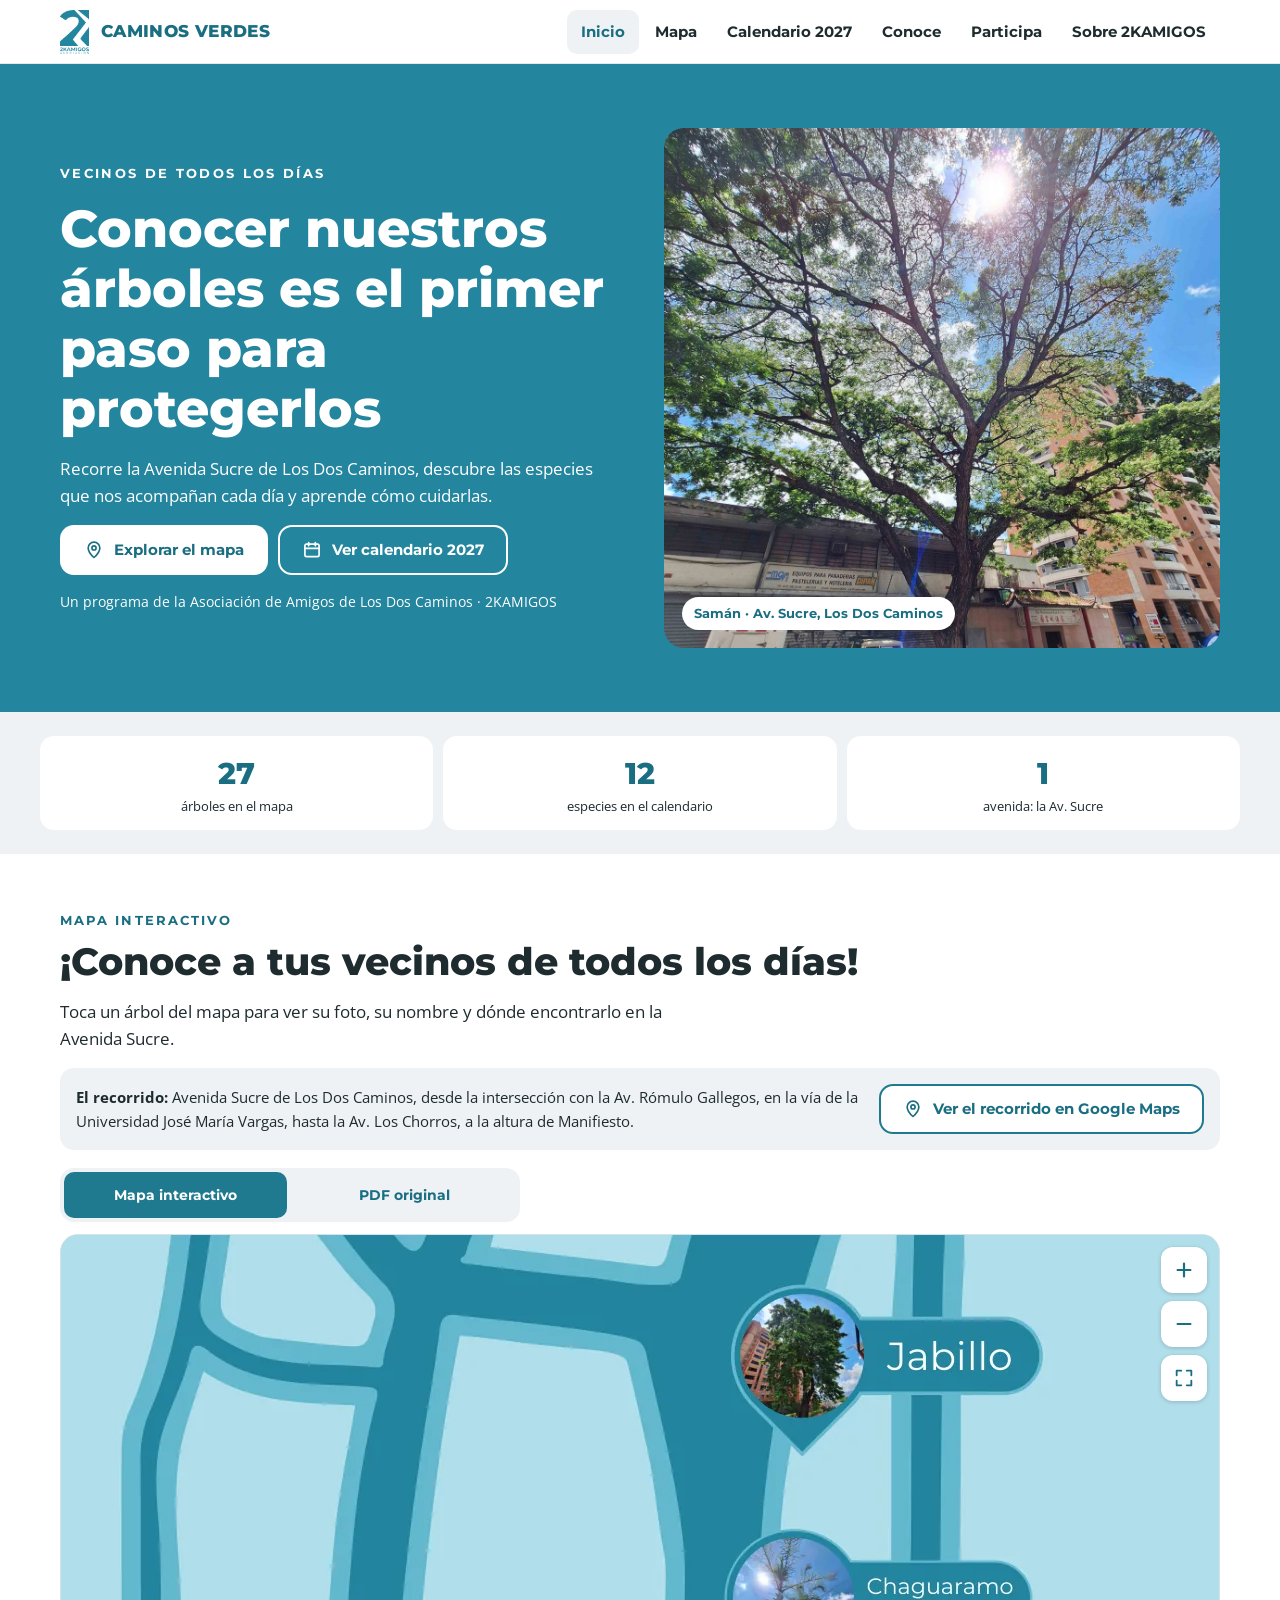
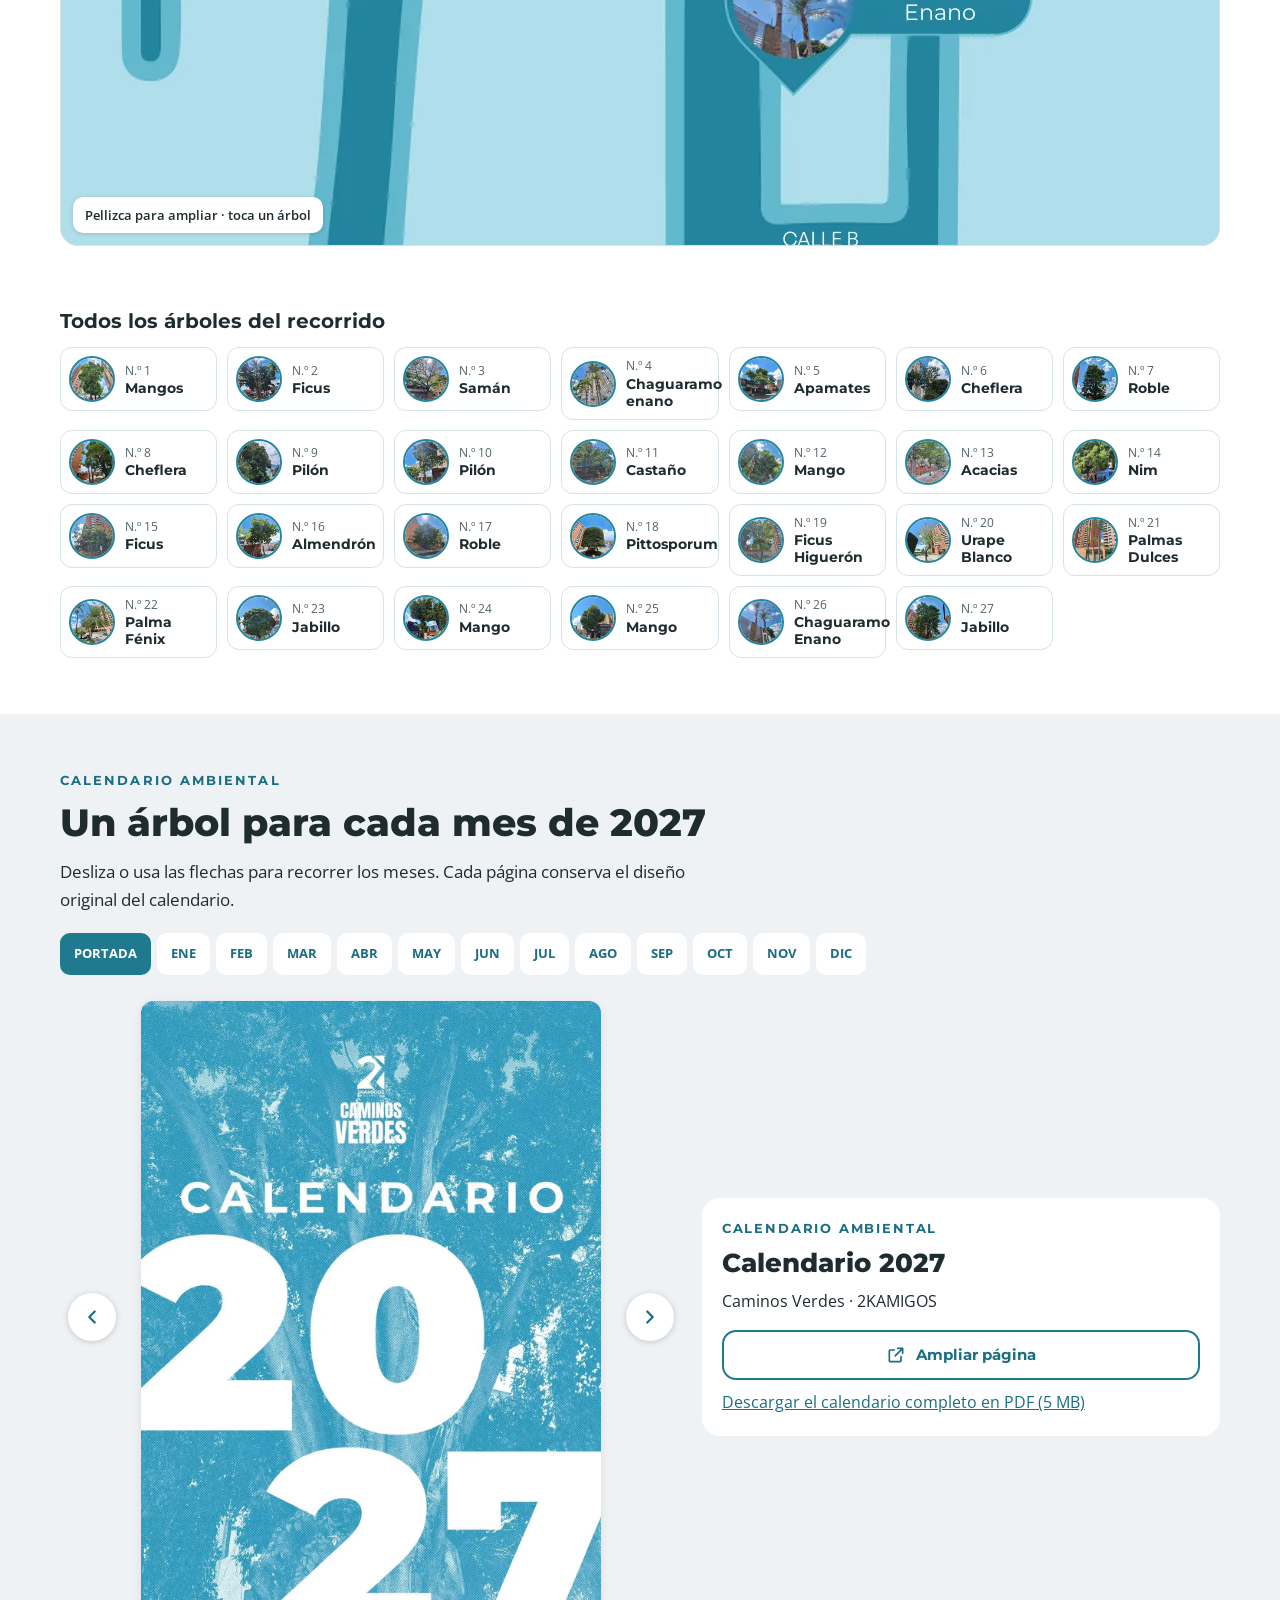
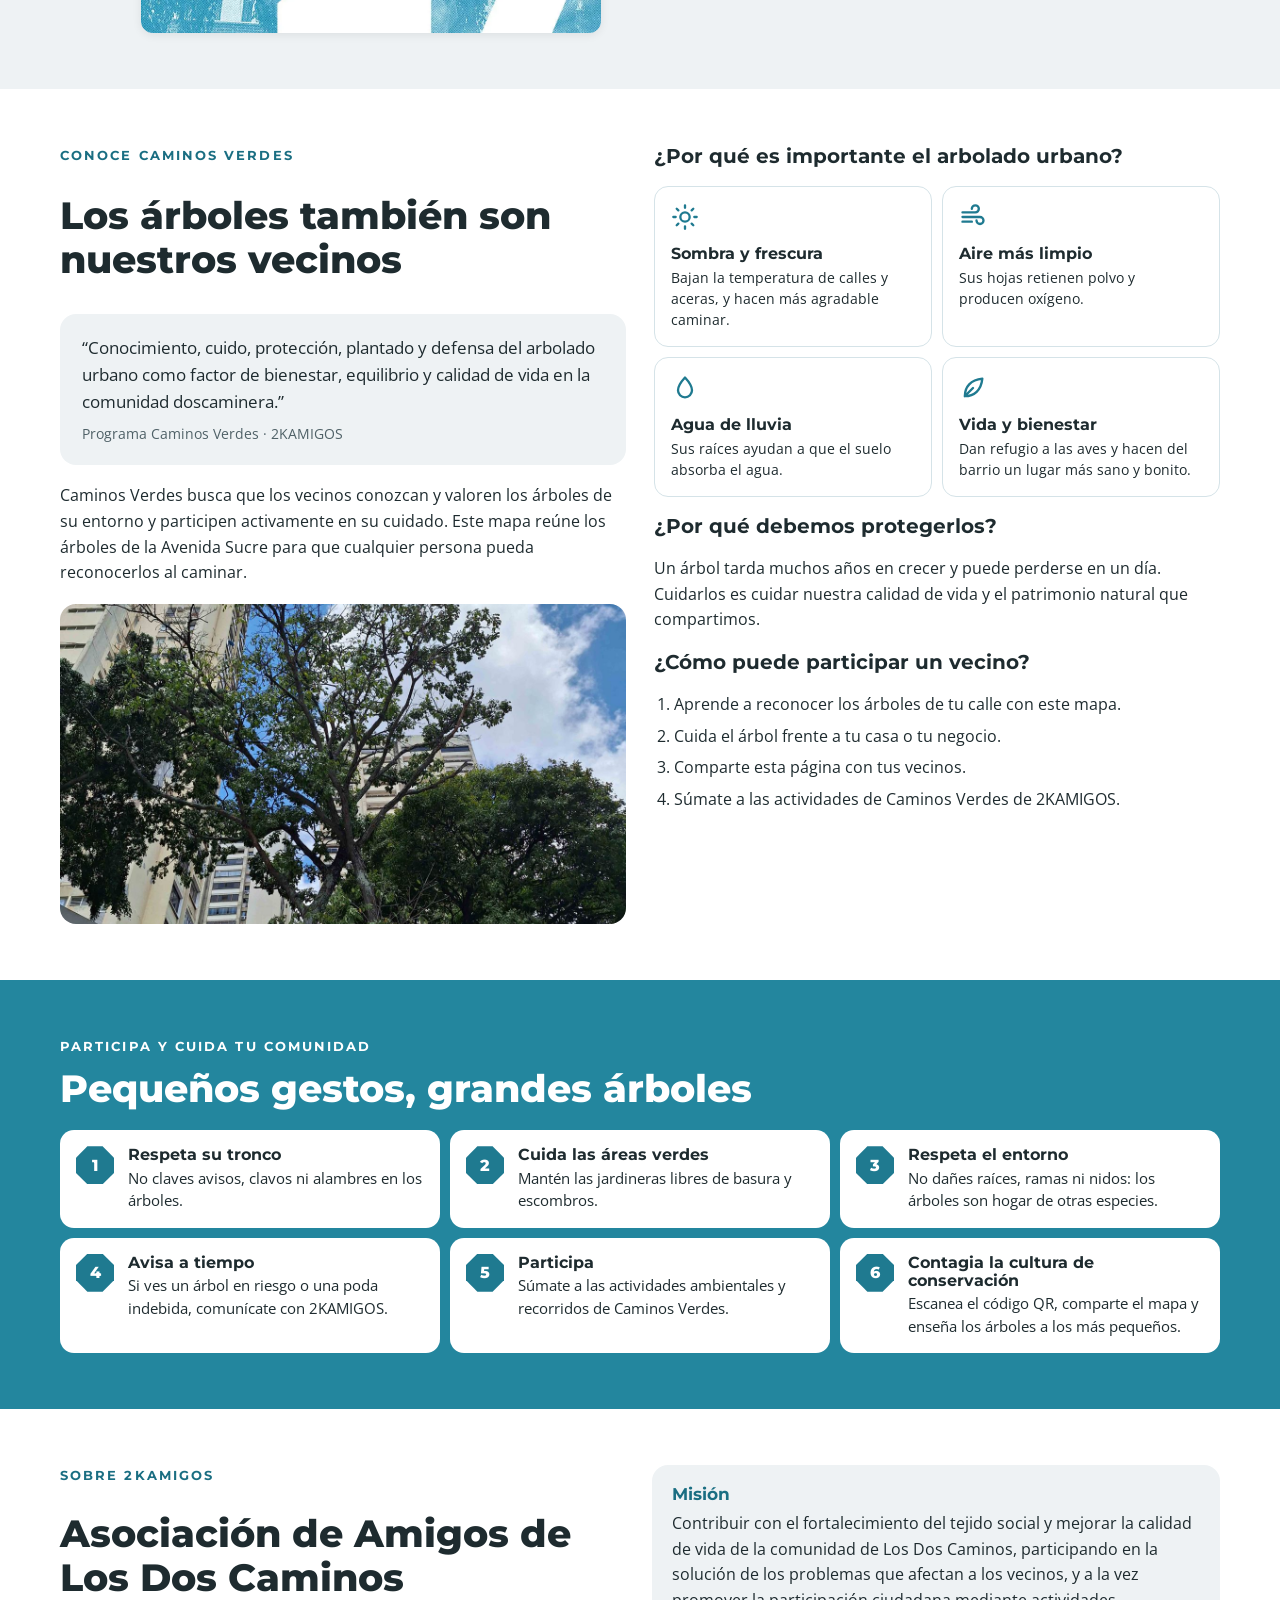
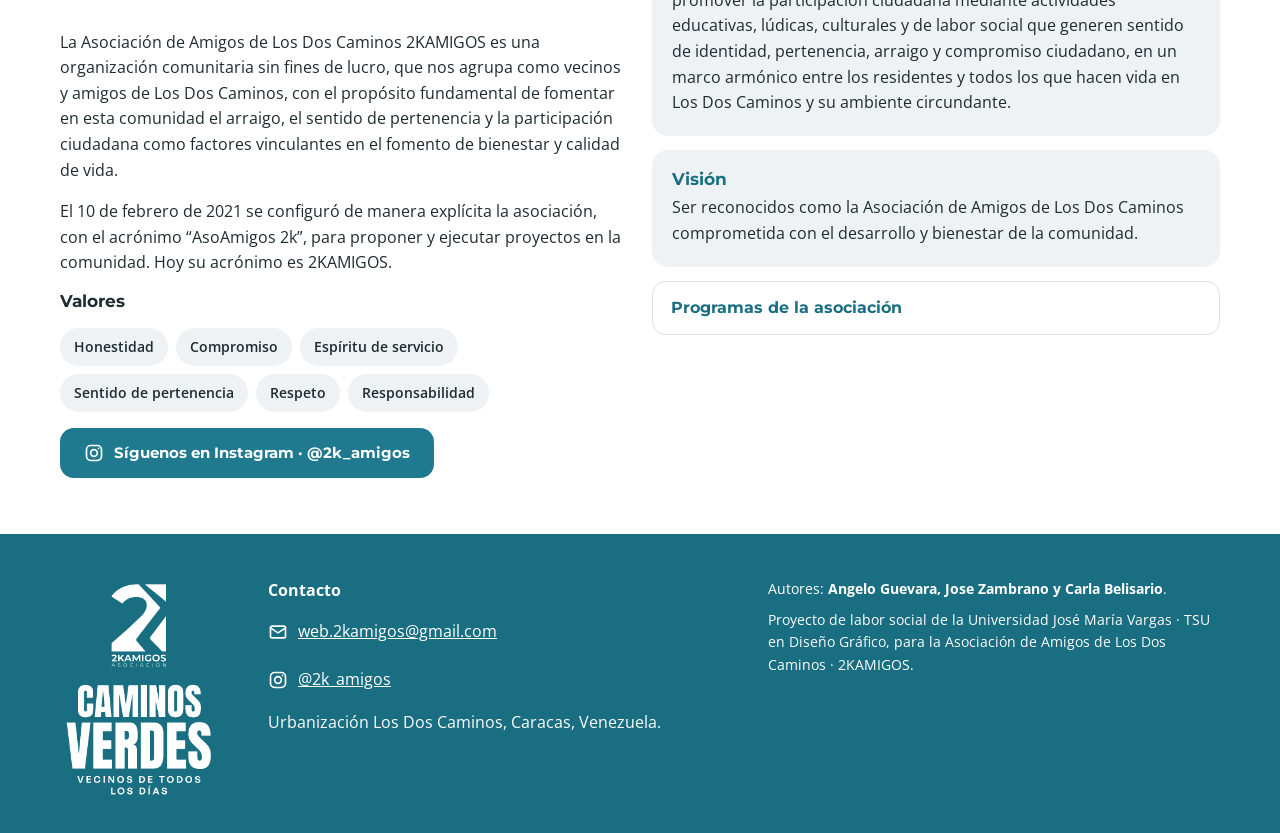
==== commit 687b6b29: "Corregir correo y texto del recorrido Co-Authored-By: Claude Opus 5.5 <noreply@anthropic.com> Claude" ====
--- a/index.html
+++ b/index.html
@@ -120,7 +120,7 @@
       <h2 id="titulo-mapa" class="titulo-seccion">¡Conoce a tus vecinos de todos los días!</h2>
       <p class="entrada">Toca un árbol del mapa para ver su foto, su nombre y dónde encontrarlo en la Avenida Sucre.</p>
       <div class="recorrido">
-        <p><strong>El recorrido:</strong> Avenida Sucre de Los Dos Caminos, desde la Av. Francisco de Miranda (junto a la Universidad José María Vargas) hasta la Av. Los Chorros, a la altura de Manifiesto.</p>
+        <p><strong>El recorrido:</strong> Avenida Sucre de Los Dos Caminos, desde la intersección con la Av. Rómulo Gallegos, en la vía de la Universidad José María Vargas, hasta la Av. Los Chorros, a la altura de Manifiesto.</p>
         <a class="boton boton--borde" href="https://www.google.com/maps/dir/?api=1&amp;origin=Av.+Francisco+de+Miranda+con+Av.+Sucre,+Los+Dos+Caminos,+Caracas&amp;destination=10.507619,-66.831658&amp;travelmode=walking" target="_blank" rel="noopener"><svg aria-hidden="true"><use href="#i-pin"></use></svg>Ver el recorrido en Google Maps</a>
       </div>
 
@@ -361,7 +361,7 @@
     <div>
       <p style="font-weight:700; margin-bottom:6px">Contacto</p>
       <ul class="pie__contacto">
-        <li><a href="mailto:asoamigos2k@gmail.com"><svg aria-hidden="true"><use href="#i-correo"></use></svg>asoamigos2k@gmail.com</a></li>
+        <li><a href="mailto:web.2kamigos@gmail.com"><svg aria-hidden="true"><use href="#i-correo"></use></svg>web.2kamigos@gmail.com</a></li>
         <li><a href="https://www.instagram.com/2k_amigos/" target="_blank" rel="noopener"><svg aria-hidden="true"><use href="#i-instagram"></use></svg>@2k_amigos</a></li>
       </ul>
       <p style="margin-top:8px">Urbanización Los Dos Caminos, Caracas, Venezuela.</p>
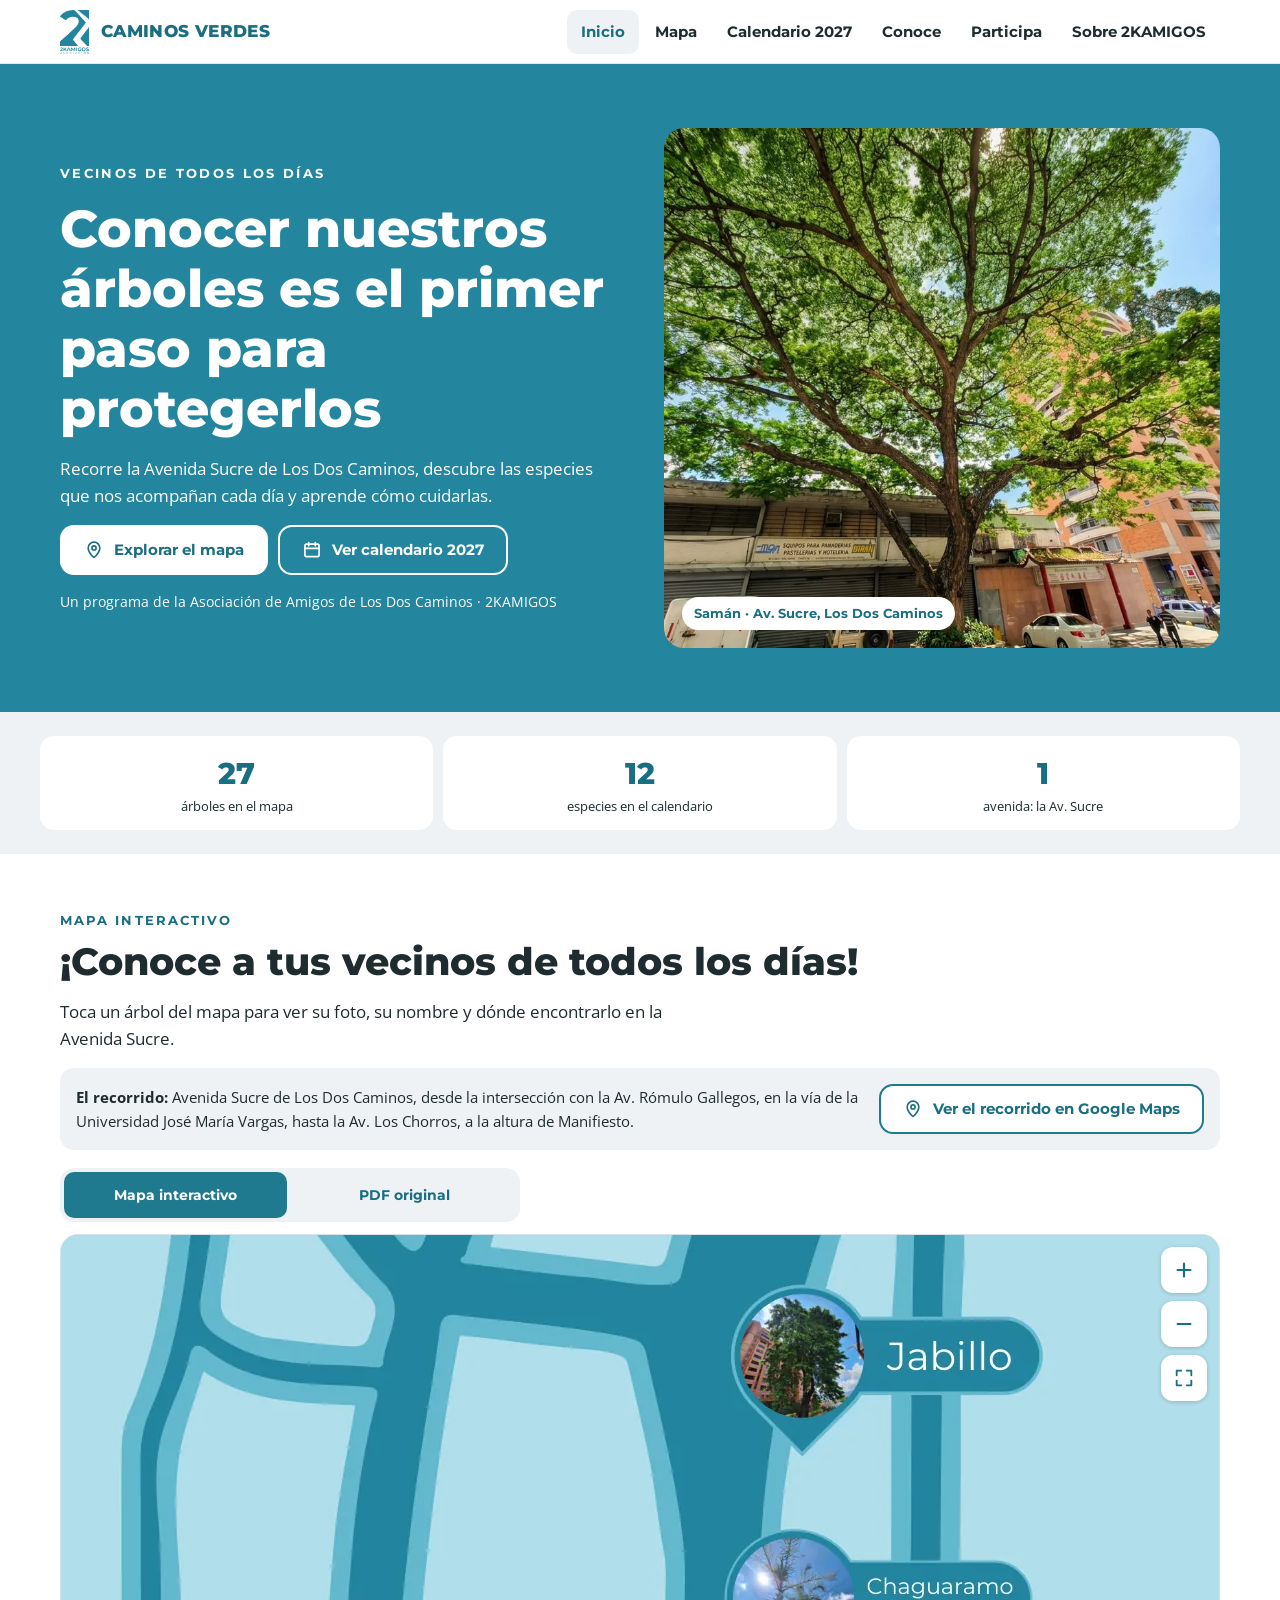
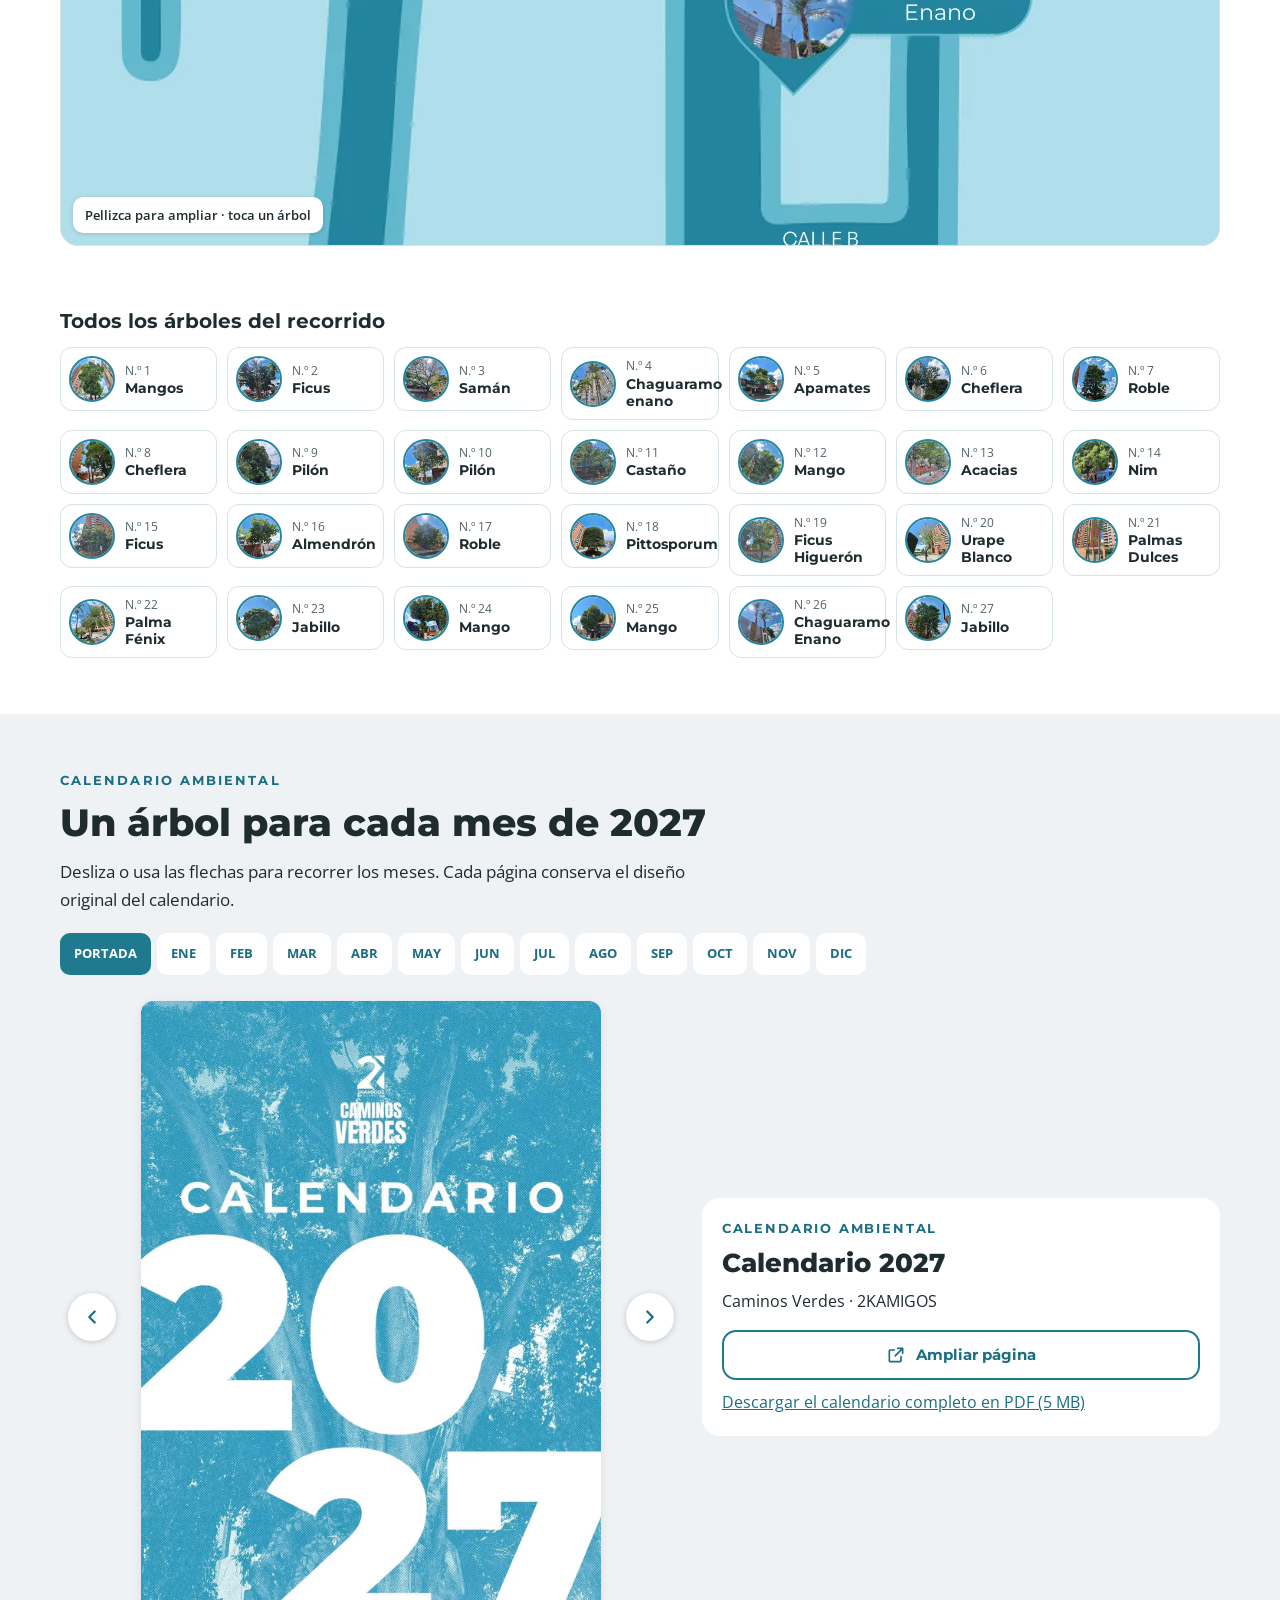
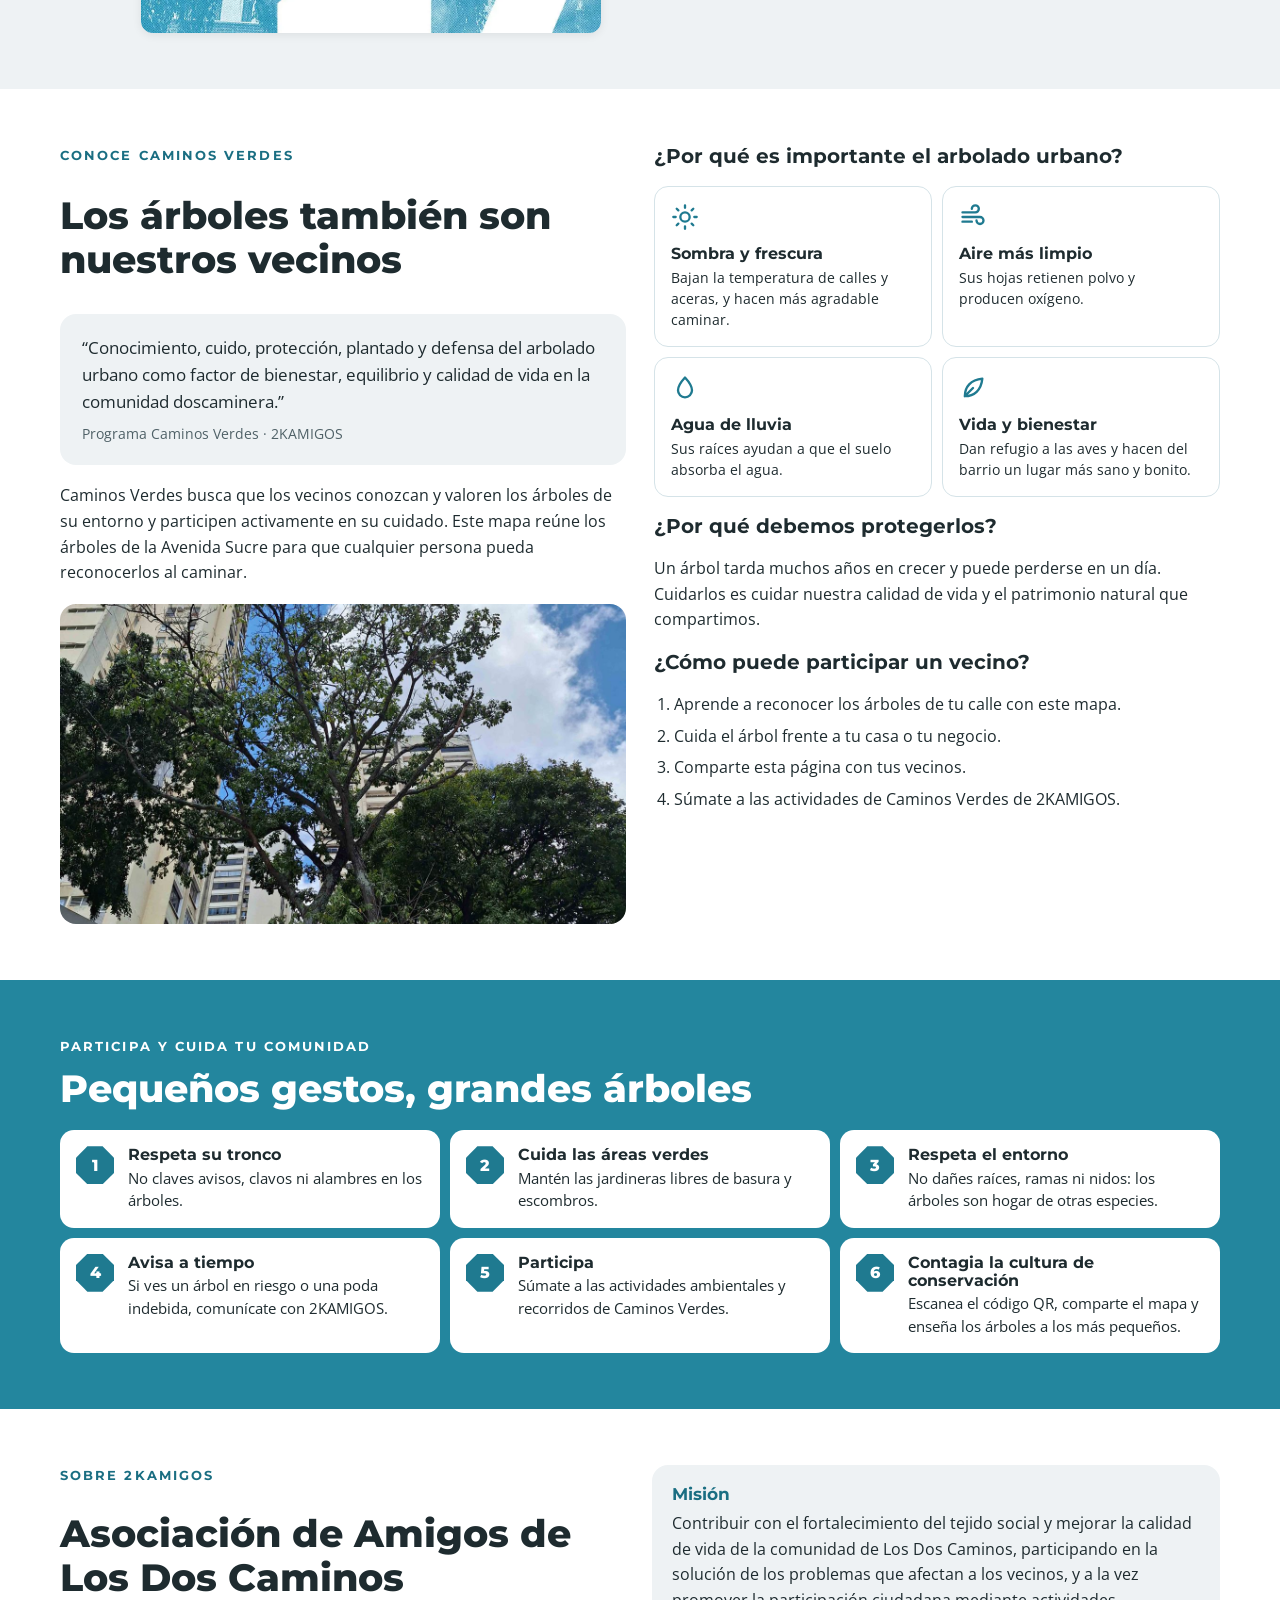
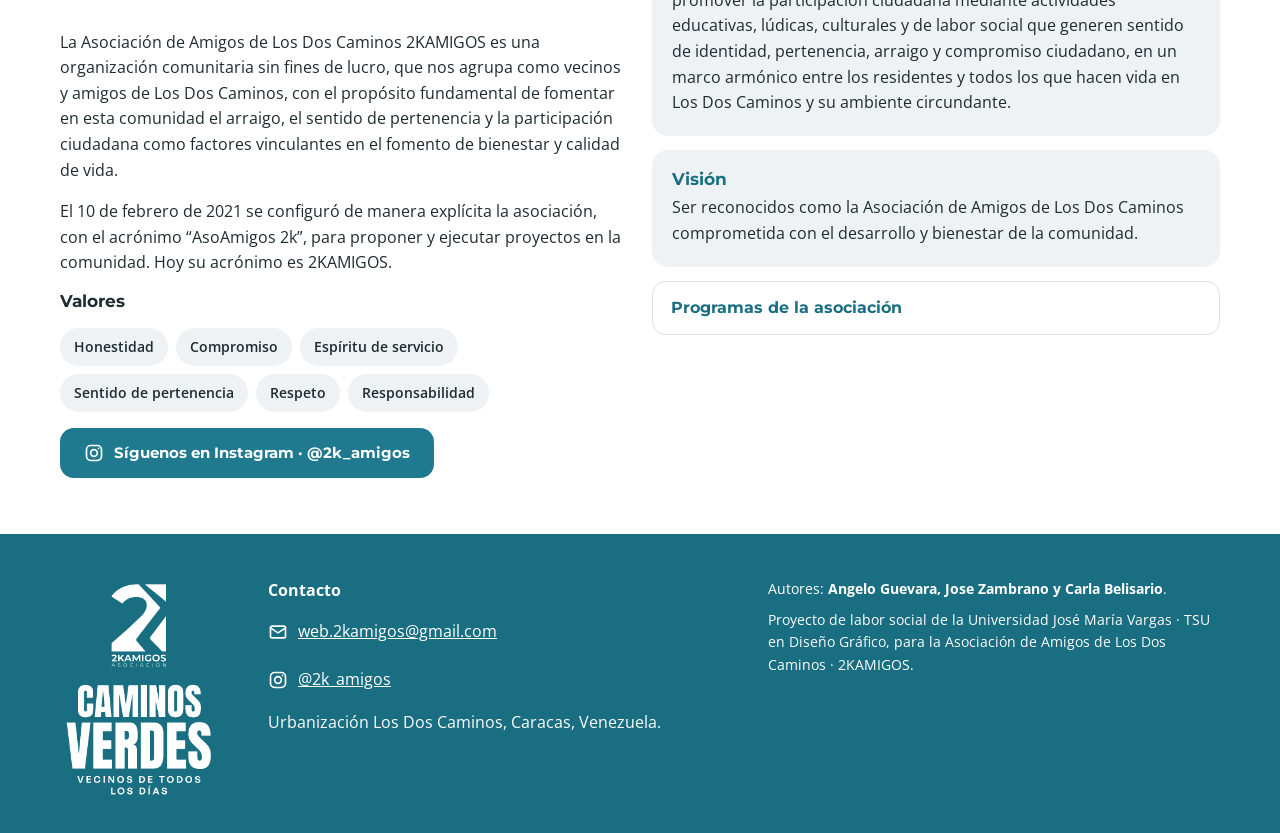
==== commit 84cf259b: "Usar la nueva foto en la portada" ====
--- a/index.html
+++ b/index.html
@@ -82,7 +82,7 @@
   <!-- ==================== A. INICIO ==================== -->
   <section id="inicio" class="portada" aria-labelledby="titulo-inicio">
     <figure class="portada__foto-marco">
-      <img class="portada__foto" src="img/fotos/saman.jpg" alt="El Samán de la Avenida Sucre de Los Dos Caminos" width="1200" height="1600">
+      <img class="portada__foto" src="img/fotos/image.jpg" alt="El Samán de la Avenida Sucre de Los Dos Caminos" width="810" height="1080">
       <figcaption class="portada__pie">Samán · Av. Sucre, Los Dos Caminos</figcaption>
     </figure>
     <div class="portada__panel">
@@ -98,7 +98,7 @@
           <p class="portada__firma">Un programa de la Asociación de Amigos de Los Dos Caminos · 2KAMIGOS</p>
         </div>
         <figure class="portada__galeria">
-          <img src="img/fotos/saman.jpg" alt="El Samán de la Avenida Sucre de Los Dos Caminos" loading="lazy">
+          <img src="img/fotos/image.jpg" alt="El Samán de la Avenida Sucre de Los Dos Caminos" loading="lazy">
           <figcaption class="portada__pie">Samán · Av. Sucre, Los Dos Caminos</figcaption>
         </figure>
       </div>
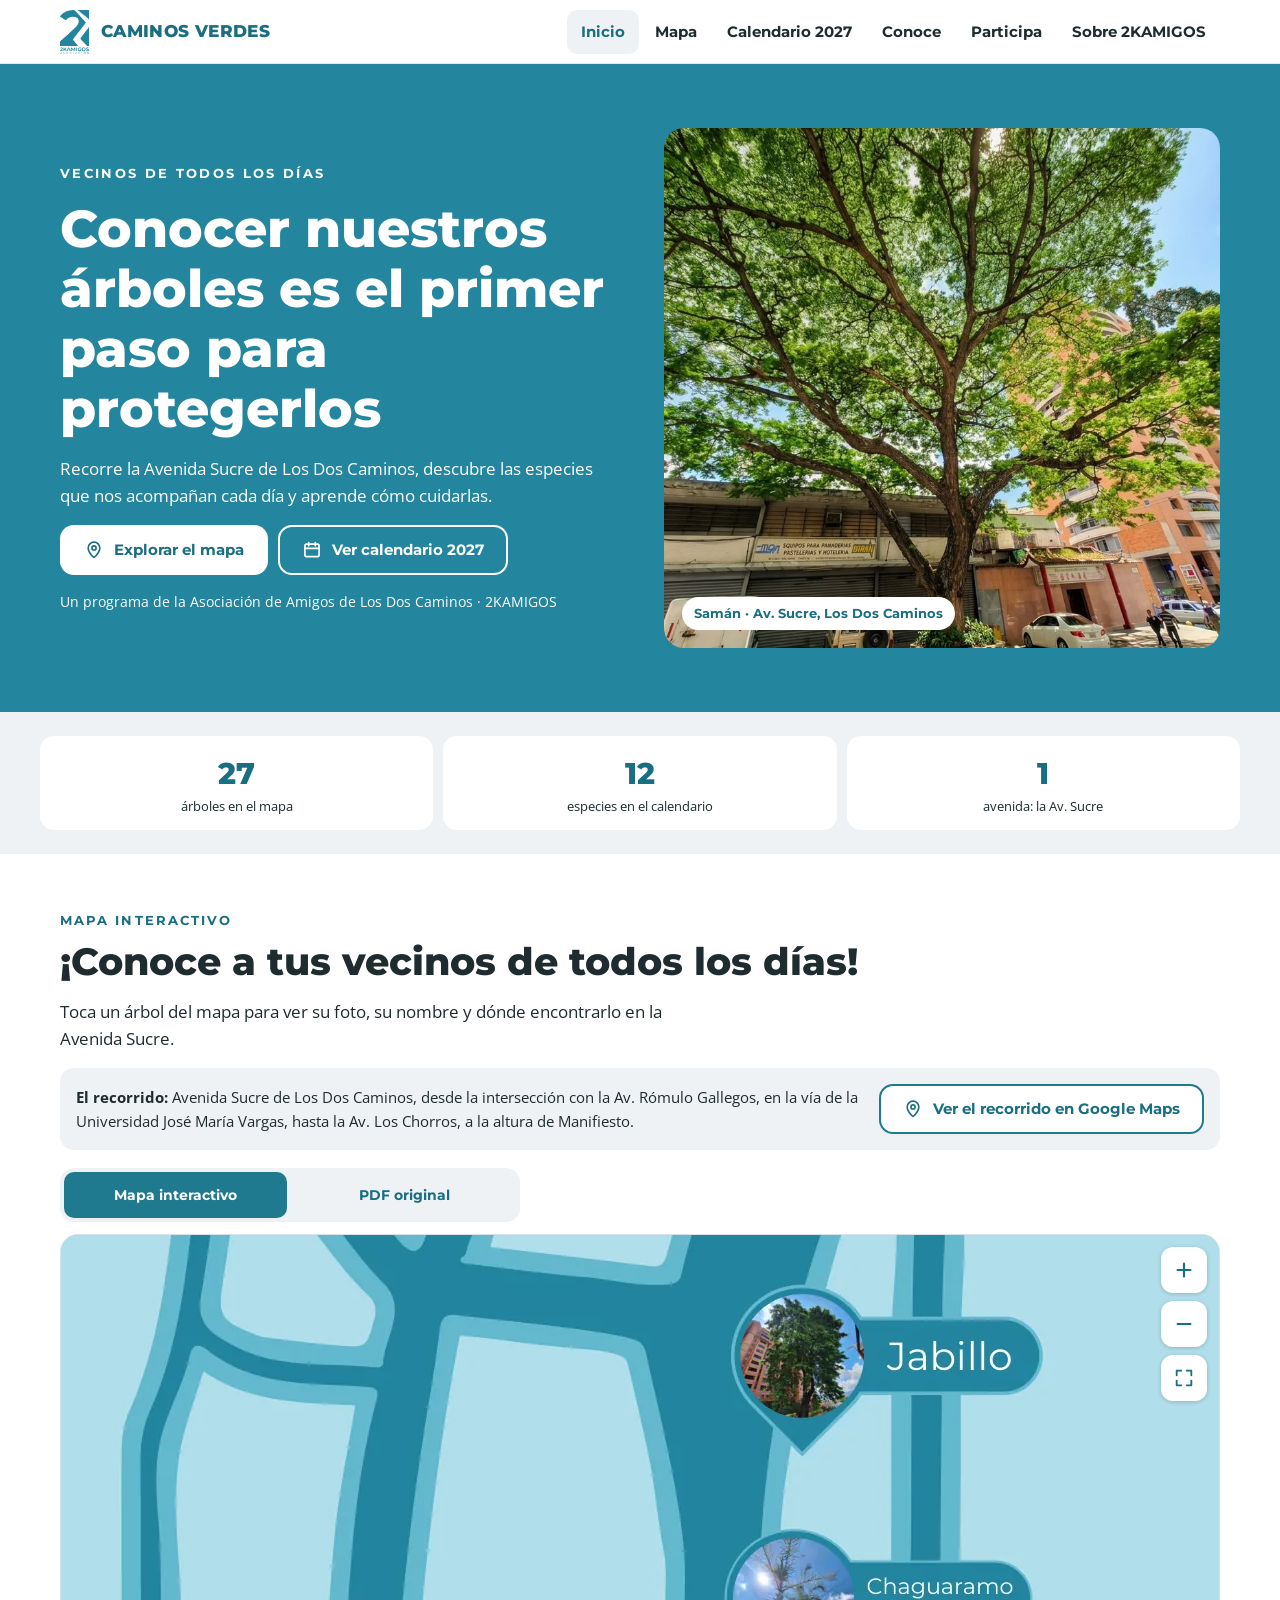
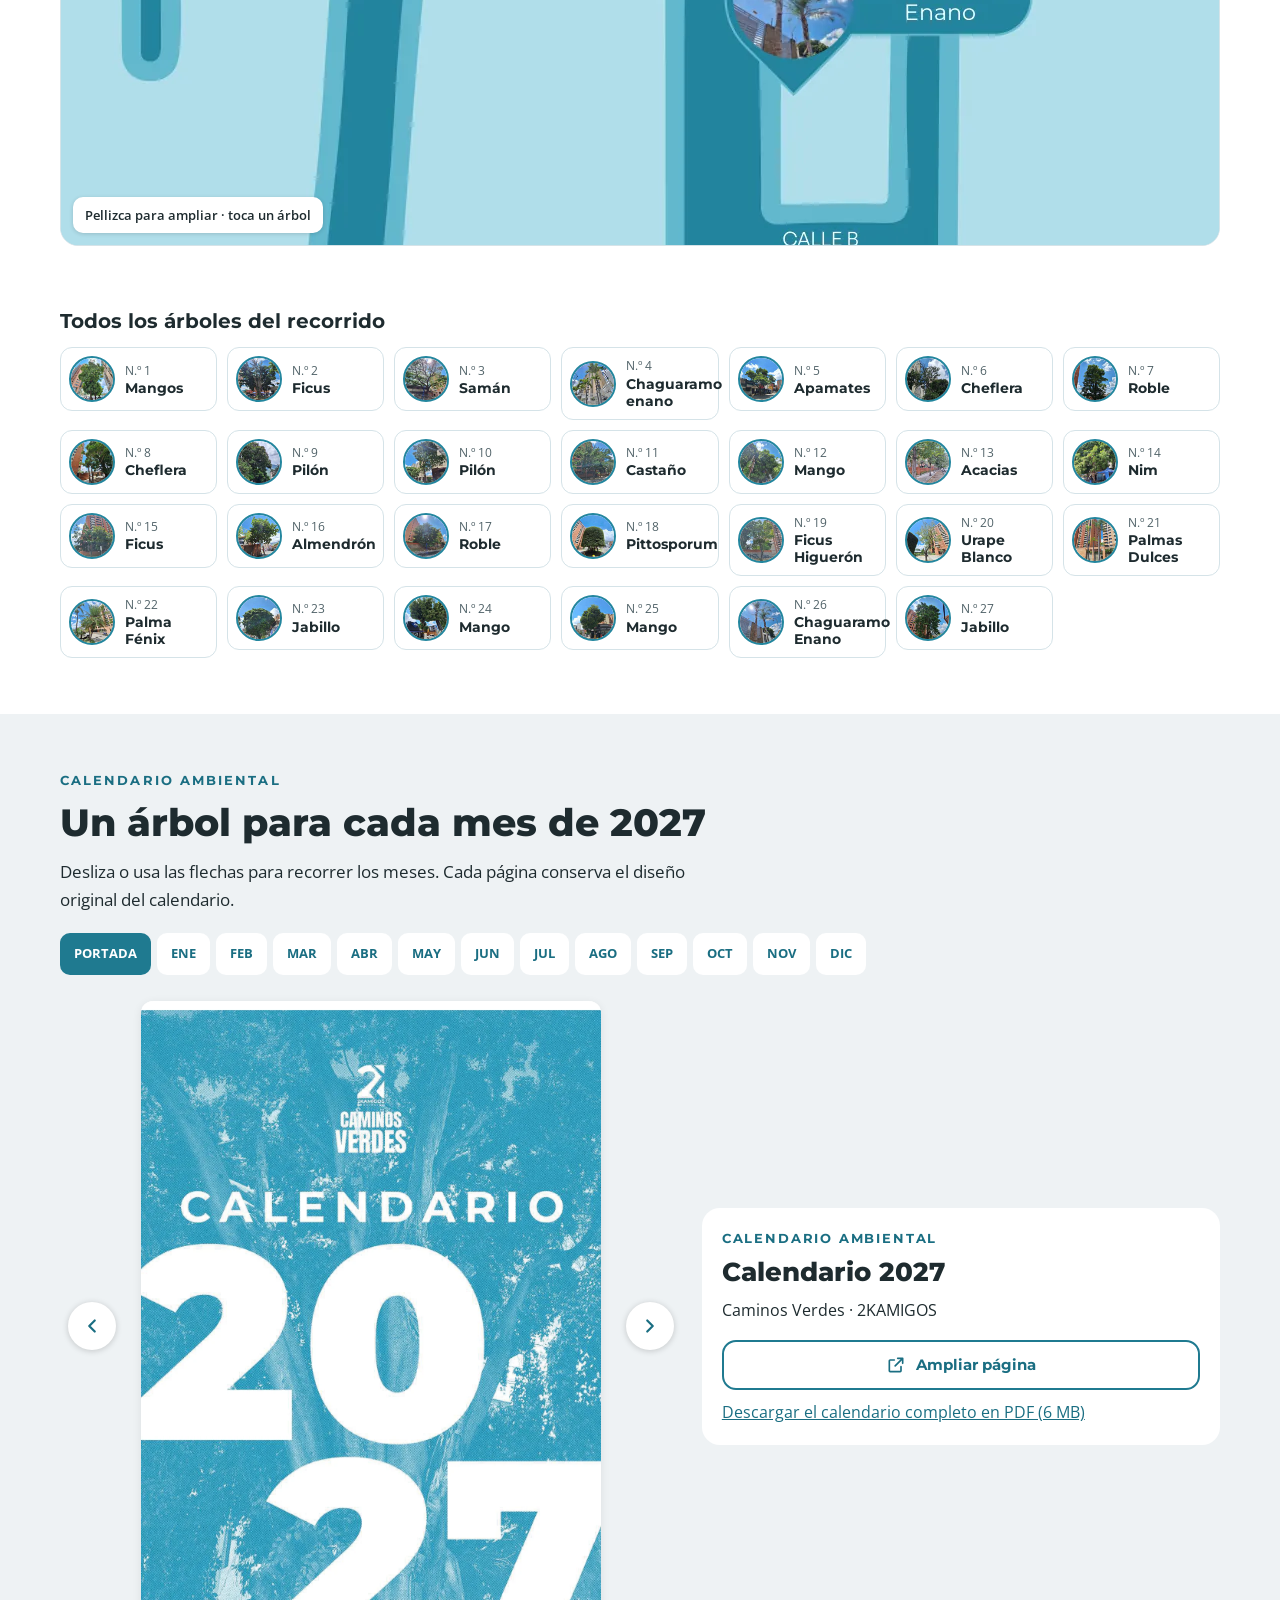
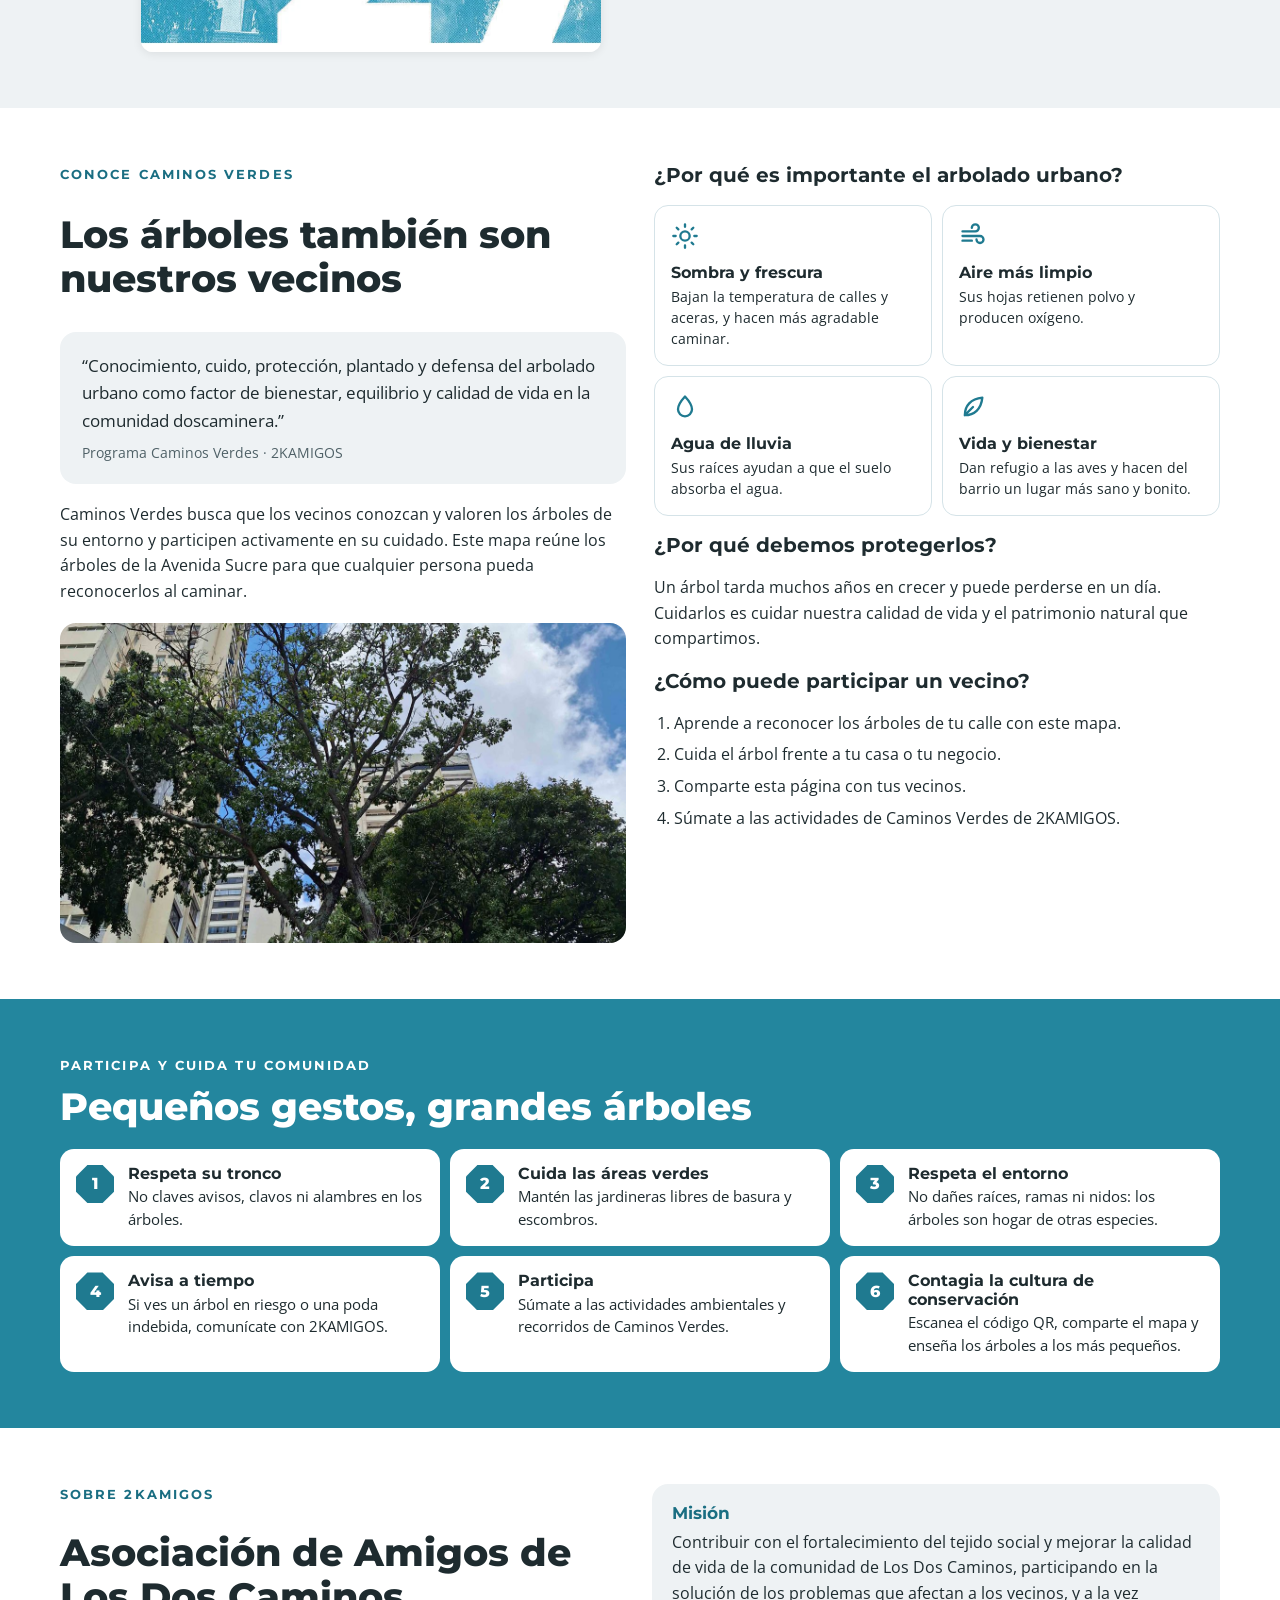
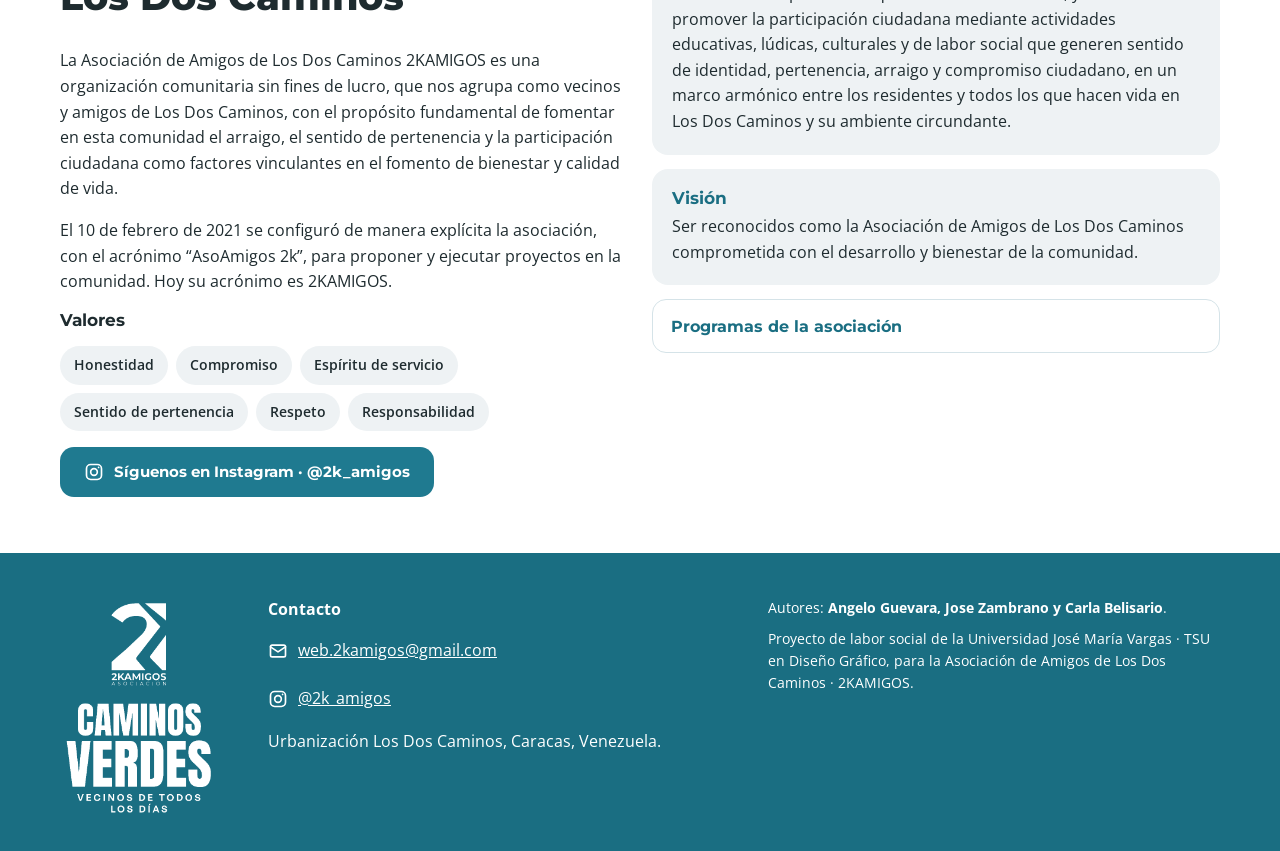
==== commit 7a965d13: "Calendario nuevo con acentos y Samán sin (por validar) Co-Authored-By: Claude Opus 5.5 <noreply@anth" ====
--- a/index.html
+++ b/index.html
@@ -195,7 +195,7 @@
       <div class="calendario">
         <div class="calendario__meses" id="calendario-meses" aria-label="Elegir mes"></div>
         <div class="calendario__visor" id="calendario-visor">
-          <img class="calendario__pagina" id="calendario-pagina" src="img/calendario/00-portada.webp" alt="Portada del calendario 2027" width="1200" height="1650">
+          <img class="calendario__pagina" id="calendario-pagina" src="img/calendario/00-portada.webp" alt="Portada del calendario 2027" width="1200" height="1699">
           <button class="calendario__flecha calendario__flecha--ant" id="calendario-ant" aria-label="Mes anterior"><svg aria-hidden="true"><use href="#i-izq"></use></svg></button>
           <button class="calendario__flecha calendario__flecha--sig" id="calendario-sig" aria-label="Mes siguiente"><svg aria-hidden="true"><use href="#i-der"></use></svg></button>
         </div>
@@ -208,7 +208,7 @@
             <button class="boton boton--lleno" id="calendario-fondo" type="button" hidden><svg aria-hidden="true"><use href="#i-telefono"></use></svg>Fondo de pantalla</button>
             <a class="boton boton--borde" id="calendario-ampliar" href="img/calendario/00-portada.webp" target="_blank" rel="noopener"><svg aria-hidden="true"><use href="#i-abrir"></use></svg>Ampliar página</a>
           </div>
-          <a href="docs/calendario-2027-caminos-verdes.pdf" download>Descargar el calendario completo en PDF (5 MB)</a>
+          <a href="docs/calendario-2027-caminos-verdes.pdf" download>Descargar el calendario completo en PDF (6 MB)</a>
         </div>
       </div>
     </div>
--- a/css/estilos.css
+++ b/css/estilos.css
@@ -258,7 +258,7 @@
 .calendario__meses button[aria-current="true"] { background: var(--turquesa-boton); color: var(--blanco); }
 .calendario__visor { position: relative; display: flex; justify-content: center; touch-action: pan-y; user-select: none; }
 .calendario__pagina {
-  width: 100%; max-width: 460px; height: auto; aspect-ratio: 1200 / 1650; object-fit: contain;
+  width: 100%; max-width: 460px; height: auto; aspect-ratio: 1200 / 1699; object-fit: contain;
   background: var(--blanco); border-radius: 12px; box-shadow: 0 2px 10px rgba(0,0,0,.08);
   transition: opacity .25s ease;
 }
